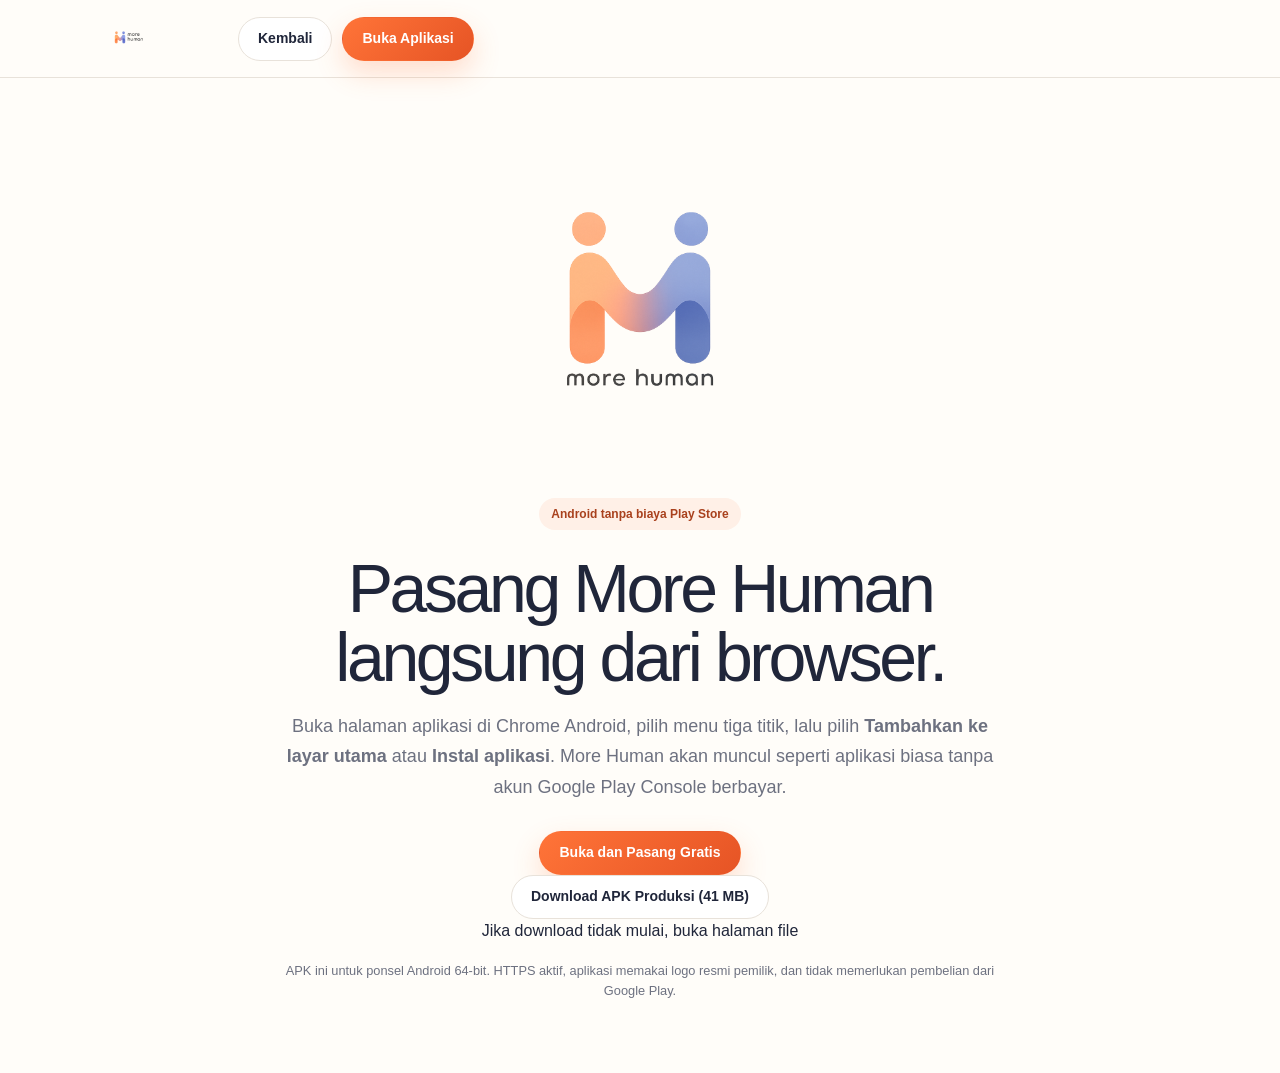
==== android/index.html @ 1a32c6bf "Deploy More Human production 2026-08-01" ====
<!DOCTYPE html><html data-scroll-behavior="smooth" lang="id"><head><meta charSet="utf-8"/><meta name="viewport" content="width=device-width, initial-scale=1"/><link rel="preload" href="/brand/logo-more-human-transparent.png" as="image"/><link rel="preload" href="/brand/icon-more-human.png" as="image"/><link rel="stylesheet" href="/_next/static/chunks/2tpsig9eknbnz.css" data-precedence="next"/><link rel="preload" as="script" fetchPriority="low" href="/_next/static/chunks/2_q_24rani2a2.js"/><script src="/_next/static/chunks/13_akayif9_c1.js" async=""></script><script src="/_next/static/chunks/1gpt-zsr275nb.js" async=""></script><script src="/_next/static/chunks/0l4pviilz-_bm.js" async=""></script><script src="/_next/static/chunks/turbopack-0hfbeoudnsjrd.js" async=""></script><script src="/_next/static/chunks/10phx-3ayogo8.js" async=""></script><script src="/_next/static/chunks/0xh74lejcz6nw.js" async=""></script><script src="/_next/static/chunks/124ast8a6dppt.js" async=""></script><script src="/_next/static/chunks/01487bh2di7l9.js" async=""></script><title>More Human — Ubah Tulisan Menjadi Lebih Alami</title><meta name="description" content="More Human membantu memperbaiki tulisan menjadi Bahasa Indonesia yang lebih alami, jelas, bernuansa, dan sesuai tujuan."/><link rel="manifest" href="/manifest.webmanifest"/><meta property="og:title" content="More Human — Menghidupkan kata. Mengembalikan jiwa."/><meta property="og:description" content="Analisis pola, rewrite terverifikasi, Bahasa Indonesia, dokumen, copy, share, dan download."/><meta property="og:site_name" content="More Human"/><meta property="og:locale" content="id_ID"/><meta property="og:type" content="website"/><meta name="twitter:card" content="summary"/><meta name="twitter:title" content="More Human — Menghidupkan kata. Mengembalikan jiwa."/><meta name="twitter:description" content="Analisis pola, rewrite terverifikasi, Bahasa Indonesia, dokumen, copy, share, dan download."/><link rel="icon" href="/brand/icon-more-human.png"/><link rel="apple-touch-icon" href="/brand/icon-more-human.png"/><script src="/_next/static/chunks/0cz1d0mv5g_q7.js" noModule=""></script></head><body><div hidden=""><!--$--><!--/$--></div><!--$--><main class="v2-site android-page"><nav aria-label="Navigasi Android" class="v2-nav"><a aria-label="More Human home" href="/"><img alt="More Human" height="40" src="/brand/logo-more-human-transparent.png" width="160"/></a><div class="v2-actions"><a class="v2-button v2-button--quiet" href="/">Kembali</a><a class="v2-button v2-button--primary" href="/app">Buka Aplikasi</a></div></nav><section class="android-page__hero"><img alt="Logo More Human" src="/brand/icon-more-human.png"/><span class="v2-pill">Android tanpa biaya Play Store</span><h1>Pasang More Human langsung dari browser.</h1><p>Buka halaman aplikasi di Chrome Android, pilih menu tiga titik, lalu pilih <b>Tambahkan ke layar utama</b> atau <b>Instal aplikasi</b>. More Human akan muncul seperti aplikasi biasa tanpa akun Google Play Console berbayar.</p><a class="v2-button v2-button--primary" href="/app">Buka dan Pasang Gratis</a><a class="v2-button v2-button--quiet" download="MoreHuman-v0.2.1-production-arm64.apk" href="https://github.com/piecefullmind-coder/MoreHuman-Downloads/releases/download/v0.2.1/MoreHuman-v0.2.1-production-arm64.apk" rel="noopener noreferrer" target="_blank">Download APK Produksi (41 MB)</a><a href="https://github.com/piecefullmind-coder/MoreHuman-Downloads/releases/tag/v0.2.1" rel="noopener noreferrer" target="_blank">Jika download tidak mulai, buka halaman file</a><small>APK ini untuk ponsel Android 64-bit. HTTPS aktif, aplikasi memakai logo resmi pemilik, dan tidak memerlukan pembelian dari Google Play.</small></section></main><!--$--><!--/$--><!--/$--><script src="/_next/static/chunks/2_q_24rani2a2.js" id="_R_" async=""></script><script>(self.__next_f=self.__next_f||[]).push([0])</script><script>self.__next_f.push([1,"1:I[48523,[\"/_next/static/chunks/10phx-3ayogo8.js\",\"/_next/static/chunks/0xh74lejcz6nw.js\"],\"LoadingBoundaryProvider\"]\n2:\"$Sreact.fragment\"\n3:I[48523,[\"/_next/static/chunks/10phx-3ayogo8.js\",\"/_next/static/chunks/0xh74lejcz6nw.js\"],\"default\"]\n4:I[836,[\"/_next/static/chunks/10phx-3ayogo8.js\",\"/_next/static/chunks/0xh74lejcz6nw.js\",\"/_next/static/chunks/124ast8a6dppt.js\"],\"default\"]\n5:I[70721,[\"/_next/static/chunks/10phx-3ayogo8.js\",\"/_next/static/chunks/0xh74lejcz6nw.js\"],\"default\"]\n6:I[55329,[\"/_next/static/chunks/10phx-3ayogo8.js\",\"/_next/static/chunks/0xh74lejcz6nw.js\"],\"PwaRegister\"]\n7:I[70730,[\"/_next/static/chunks/10phx-3ayogo8.js\",\"/_next/static/chunks/0xh74lejcz6nw.js\",\"/_next/static/chunks/01487bh2di7l9.js\"],\"\"]\nd:I[90729,[\"/_next/static/chunks/10phx-3ayogo8.js\",\"/_next/static/chunks/0xh74lejcz6nw.js\"],\"default\",1]\n:HL[\"/_next/static/chunks/2tpsig9eknbnz.css\",\"style\"]\n:HL[\"/brand/logo-more-human-transparent.png\",\"image\"]\n:HL[\"/brand/icon-more-human.png\",\"image\"]\n"])</script><script>self.__next_f.push([1,"0:{\"P\":null,\"c\":[\"\",\"android\"],\"q\":\"\",\"i\":false,\"f\":[[[\"\",{\"children\":[\"android\",{\"children\":[\"__PAGE__\",{}]}]},\"$undefined\",\"$undefined\",20],[[\"$\",\"$L1\",null,{\"loading\":[[\"$\",\"main\",\"l\",{\"aria-busy\":\"true\",\"aria-label\":\"Memuat halaman\",\"className\":\"app-page shell\",\"children\":[[\"$\",\"div\",null,{\"className\":\"skeleton skeleton--nav\"}],[\"$\",\"div\",null,{\"className\":\"skeleton skeleton--heading\"}],[\"$\",\"div\",null,{\"className\":\"skeleton-grid\",\"children\":[[\"$\",\"div\",null,{\"className\":\"skeleton skeleton--card\"}],[\"$\",\"div\",null,{\"className\":\"skeleton skeleton--card\"}],[\"$\",\"div\",null,{\"className\":\"skeleton skeleton--card\"}]]}],[\"$\",\"span\",null,{\"className\":\"sr-only\",\"children\":\"Memuat…\"}]]}],[],[]],\"children\":[\"$\",\"$2\",\"c\",{\"children\":[[[\"$\",\"link\",\"0\",{\"rel\":\"stylesheet\",\"href\":\"/_next/static/chunks/2tpsig9eknbnz.css\",\"precedence\":\"next\",\"crossOrigin\":\"$undefined\",\"nonce\":\"$undefined\"}],[\"$\",\"script\",\"script-0\",{\"src\":\"/_next/static/chunks/10phx-3ayogo8.js\",\"async\":true,\"nonce\":\"$undefined\"}],[\"$\",\"script\",\"script-1\",{\"src\":\"/_next/static/chunks/0xh74lejcz6nw.js\",\"async\":true,\"nonce\":\"$undefined\"}]],[\"$\",\"html\",null,{\"data-scroll-behavior\":\"smooth\",\"lang\":\"id\",\"children\":[\"$\",\"body\",null,{\"children\":[[\"$\",\"$L3\",null,{\"parallelRouterKey\":\"children\",\"error\":\"$4\",\"errorStyles\":[],\"errorScripts\":[[\"$\",\"script\",\"script-0\",{\"src\":\"/_next/static/chunks/124ast8a6dppt.js\",\"async\":true}]],\"template\":[\"$\",\"$L5\",null,{}],\"templateStyles\":\"$undefined\",\"templateScripts\":\"$undefined\",\"notFound\":[[[\"$\",\"title\",null,{\"children\":\"404: This page could not be found.\"}],[\"$\",\"div\",null,{\"style\":{\"fontFamily\":\"system-ui,\\\"Segoe UI\\\",Roboto,Helvetica,Arial,sans-serif,\\\"Apple Color Emoji\\\",\\\"Segoe UI Emoji\\\"\",\"height\":\"100vh\",\"textAlign\":\"center\",\"display\":\"flex\",\"flexDirection\":\"column\",\"alignItems\":\"center\",\"justifyContent\":\"center\"},\"children\":[\"$\",\"div\",null,{\"children\":[[\"$\",\"style\",null,{\"dangerouslySetInnerHTML\":{\"__html\":\"body{color:#000;background:#fff;margin:0}.next-error-h1{border-right:1px solid rgba(0,0,0,.3)}@media (prefers-color-scheme:dark){body{color:#fff;background:#000}.next-error-h1{border-right:1px solid rgba(255,255,255,.3)}}\"}}],[\"$\",\"h1\",null,{\"className\":\"next-error-h1\",\"style\":{\"display\":\"inline-block\",\"margin\":\"0 20px 0 0\",\"padding\":\"0 23px 0 0\",\"fontSize\":24,\"fontWeight\":500,\"verticalAlign\":\"top\",\"lineHeight\":\"49px\"},\"children\":404}],[\"$\",\"div\",null,{\"style\":{\"display\":\"inline-block\"},\"children\":[\"$\",\"h2\",null,{\"style\":{\"fontSize\":14,\"fontWeight\":400,\"lineHeight\":\"49px\",\"margin\":0},\"children\":\"This page could not be found.\"}]}]]}]}]],[]],\"forbidden\":\"$undefined\",\"unauthorized\":\"$undefined\"}],[\"$\",\"$L6\",null,{}]]}]}]]}]}],{\"children\":[[\"$\",\"$2\",\"c\",{\"children\":[null,[\"$\",\"$L3\",null,{\"parallelRouterKey\":\"children\",\"error\":\"$undefined\",\"errorStyles\":\"$undefined\",\"errorScripts\":\"$undefined\",\"template\":[\"$\",\"$L5\",null,{}],\"templateStyles\":\"$undefined\",\"templateScripts\":\"$undefined\",\"notFound\":\"$undefined\",\"forbidden\":\"$undefined\",\"unauthorized\":\"$undefined\"}]]}],{\"children\":[[\"$\",\"$2\",\"c\",{\"children\":[[\"$\",\"main\",null,{\"className\":\"v2-site android-page\",\"children\":[[\"$\",\"nav\",null,{\"aria-label\":\"Navigasi Android\",\"className\":\"v2-nav\",\"children\":[[\"$\",\"$L7\",null,{\"aria-label\":\"More Human home\",\"href\":\"/\",\"children\":[\"$\",\"img\",null,{\"alt\":\"More Human\",\"height\":\"40\",\"src\":\"/brand/logo-more-human-transparent.png\",\"width\":\"160\"}]}],[\"$\",\"div\",null,{\"className\":\"v2-actions\",\"children\":[[\"$\",\"$L7\",null,{\"className\":\"v2-button v2-button--quiet\",\"href\":\"/\",\"children\":\"Kembali\"}],[\"$\",\"$L7\",null,{\"className\":\"v2-button v2-button--primary\",\"href\":\"/app\",\"children\":\"Buka Aplikasi\"}]]}]]}],[\"$\",\"section\",null,{\"className\":\"android-page__hero\",\"children\":[[\"$\",\"img\",null,{\"alt\":\"Logo More Human\",\"src\":\"/brand/icon-more-human.png\"}],[\"$\",\"span\",null,{\"className\":\"v2-pill\",\"children\":\"Android tanpa biaya Play Store\"}],[\"$\",\"h1\",null,{\"children\":\"Pasang More Human langsung dari browser.\"}],[\"$\",\"p\",null,{\"children\":[\"Buka halaman aplikasi di Chrome Android, pilih menu tiga titik, lalu pilih \",[\"$\",\"b\",null,{\"children\":\"Tambahkan ke layar utama\"}],\" atau \",[\"$\",\"b\",null,{\"children\":\"Instal aplikasi\"}],\". More Human akan muncul seperti aplikasi biasa tanpa akun Google Play Console berbayar.\"]}],[\"$\",\"$L7\",null,{\"className\":\"v2-button v2-button--primary\",\"href\":\"/app\",\"children\":\"Buka dan Pasang Gratis\"}],[\"$\",\"a\",null,{\"className\":\"v2-button v2-button--quiet\",\"download\":\"MoreHuman-v0.2.1-production-arm64.apk\",\"href\":\"https://github.com/piecefullmind-coder/MoreHuman-Downloads/releases/download/v0.2.1/MoreHuman-v0.2.1-production-arm64.apk\",\"rel\":\"noopener noreferrer\",\"target\":\"_blank\",\"children\":\"Download APK Produksi (41 MB)\"}],[\"$\",\"a\",null,{\"href\":\"https://github.com/piecefullmind-coder/MoreHuman-Downloads/releases/tag/v0.2.1\",\"rel\":\"noopener noreferrer\",\"target\":\"_blank\",\"children\":\"Jika download tidak mulai, buka halaman file\"}],\"$L8\"]}]]}],[\"$L9\"],\"$La\"]}],{},null,false,null]},null,false,\"$@b\"]},null,false,null],\"$Lc\",false]],\"m\":\"$undefined\",\"G\":[\"$d\",[\"$Le\"]],\"S\":true,\"h\":null,\"s\":\"$undefined\",\"l\":\"$undefined\",\"p\":\"$undefined\",\"d\":\"$undefined\",\"b\":\"ya3Q9rpSE0K4sXIKfXZu5\"}\n"])</script><script>self.__next_f.push([1,"f:I[67785,[\"/_next/static/chunks/10phx-3ayogo8.js\",\"/_next/static/chunks/0xh74lejcz6nw.js\"],\"OutletBoundary\"]\n10:\"$Sreact.suspense\"\n13:I[67785,[\"/_next/static/chunks/10phx-3ayogo8.js\",\"/_next/static/chunks/0xh74lejcz6nw.js\"],\"ViewportBoundary\"]\n15:I[67785,[\"/_next/static/chunks/10phx-3ayogo8.js\",\"/_next/static/chunks/0xh74lejcz6nw.js\"],\"MetadataBoundary\"]\n8:[\"$\",\"small\",null,{\"children\":\"APK ini untuk ponsel Android 64-bit. HTTPS aktif, aplikasi memakai logo resmi pemilik, dan tidak memerlukan pembelian dari Google Play.\"}]\n9:[\"$\",\"script\",\"script-0\",{\"src\":\"/_next/static/chunks/01487bh2di7l9.js\",\"async\":true,\"nonce\":\"$undefined\"}]\na:[\"$\",\"$Lf\",null,{\"children\":[\"$\",\"$10\",null,{\"name\":\"Next.MetadataOutlet\",\"children\":\"$@11\"}]}]\n12:[]\nb:\"$W12\"\nc:[\"$\",\"$2\",\"h\",{\"children\":[null,[\"$\",\"$L13\",null,{\"children\":\"$L14\"}],[\"$\",\"div\",null,{\"hidden\":true,\"children\":[\"$\",\"$L15\",null,{\"children\":[\"$\",\"$10\",null,{\"name\":\"Next.Metadata\",\"children\":\"$L16\"}]}]}],null]}]\ne:[\"$\",\"link\",\"0\",{\"rel\":\"stylesheet\",\"href\":\"/_next/static/chunks/2tpsig9eknbnz.css\",\"precedence\":\"next\",\"crossOrigin\":\"$undefined\",\"nonce\":\"$undefined\"}]\n"])</script><script>self.__next_f.push([1,"14:[[\"$\",\"meta\",\"0\",{\"charSet\":\"utf-8\"}],[\"$\",\"meta\",\"1\",{\"name\":\"viewport\",\"content\":\"width=device-width, initial-scale=1\"}]]\n"])</script><script>self.__next_f.push([1,"17:I[62166,[\"/_next/static/chunks/10phx-3ayogo8.js\",\"/_next/static/chunks/0xh74lejcz6nw.js\"],\"IconMark\"]\n11:null\n16:[[\"$\",\"title\",\"0\",{\"children\":\"More Human — Ubah Tulisan Menjadi Lebih Alami\"}],[\"$\",\"meta\",\"1\",{\"name\":\"description\",\"content\":\"More Human membantu memperbaiki tulisan menjadi Bahasa Indonesia yang lebih alami, jelas, bernuansa, dan sesuai tujuan.\"}],[\"$\",\"link\",\"2\",{\"rel\":\"manifest\",\"href\":\"/manifest.webmanifest\",\"crossOrigin\":\"$undefined\"}],[\"$\",\"meta\",\"3\",{\"property\":\"og:title\",\"content\":\"More Human — Menghidupkan kata. Mengembalikan jiwa.\"}],[\"$\",\"meta\",\"4\",{\"property\":\"og:description\",\"content\":\"Analisis pola, rewrite terverifikasi, Bahasa Indonesia, dokumen, copy, share, dan download.\"}],[\"$\",\"meta\",\"5\",{\"property\":\"og:site_name\",\"content\":\"More Human\"}],[\"$\",\"meta\",\"6\",{\"property\":\"og:locale\",\"content\":\"id_ID\"}],[\"$\",\"meta\",\"7\",{\"property\":\"og:type\",\"content\":\"website\"}],[\"$\",\"meta\",\"8\",{\"name\":\"twitter:card\",\"content\":\"summary\"}],[\"$\",\"meta\",\"9\",{\"name\":\"twitter:title\",\"content\":\"More Human — Menghidupkan kata. Mengembalikan jiwa.\"}],[\"$\",\"meta\",\"10\",{\"name\":\"twitter:description\",\"content\":\"Analisis pola, rewrite terverifikasi, Bahasa Indonesia, dokumen, copy, share, dan download.\"}],[\"$\",\"link\",\"11\",{\"rel\":\"icon\",\"href\":\"/brand/icon-more-human.png\"}],[\"$\",\"link\",\"12\",{\"rel\":\"apple-touch-icon\",\"href\":\"/brand/icon-more-human.png\"}],[\"$\",\"$L17\",\"13\",{}]]\n"])</script></body></html>
---- _next/static/chunks/2tpsig9eknbnz.css ----
@layer properties{@supports (((-webkit-hyphens:none)) and (not (margin-trim:inline))) or ((-moz-orient:inline) and (not (color:rgb(from red r g b)))){*,:before,:after,::backdrop{--tw-blur:initial;--tw-brightness:initial;--tw-contrast:initial;--tw-grayscale:initial;--tw-hue-rotate:initial;--tw-invert:initial;--tw-opacity:initial;--tw-saturate:initial;--tw-sepia:initial;--tw-drop-shadow:initial;--tw-drop-shadow-color:initial;--tw-drop-shadow-alpha:100%;--tw-drop-shadow-size:initial}}}@layer theme{:root,:host{--font-sans:ui-sans-serif, system-ui, sans-serif, "Apple Color Emoji", "Segoe UI Emoji", "Segoe UI Symbol", "Noto Color Emoji";--font-mono:ui-monospace, SFMono-Regular, Menlo, Monaco, Consolas, "Liberation Mono", "Courier New", monospace;--default-font-family:var(--font-sans);--default-mono-font-family:var(--font-mono)}}@layer base{*,:after,:before,::backdrop{box-sizing:border-box;border:0 solid;margin:0;padding:0}::file-selector-button{box-sizing:border-box;border:0 solid;margin:0;padding:0}html,:host{-webkit-text-size-adjust:100%;tab-size:4;line-height:1.5;font-family:var(--default-font-family,ui-sans-serif, system-ui, sans-serif, "Apple Color Emoji", "Segoe UI Emoji", "Segoe UI Symbol", "Noto Color Emoji");font-feature-settings:var(--default-font-feature-settings,normal);font-variation-settings:var(--default-font-variation-settings,normal);-webkit-tap-highlight-color:transparent}hr{height:0;color:inherit;border-top-width:1px}abbr:where([title]){-webkit-text-decoration:underline dotted;text-decoration:underline dotted}h1,h2,h3,h4,h5,h6{font-size:inherit;font-weight:inherit}a{color:inherit;-webkit-text-decoration:inherit;-webkit-text-decoration:inherit;-webkit-text-decoration:inherit;-webkit-text-decoration:inherit;text-decoration:inherit}b,strong{font-weight:bolder}code,kbd,samp,pre{font-family:var(--default-mono-font-family,ui-monospace, SFMono-Regular, Menlo, Monaco, Consolas, "Liberation Mono", "Courier New", monospace);font-feature-settings:var(--default-mono-font-feature-settings,normal);font-variation-settings:var(--default-mono-font-variation-settings,normal);font-size:1em}small{font-size:80%}sub,sup{vertical-align:baseline;font-size:75%;line-height:0;position:relative}sub{bottom:-.25em}sup{top:-.5em}table{text-indent:0;border-color:inherit;border-collapse:collapse}:-moz-focusring{outline:auto}progress{vertical-align:baseline}summary{display:list-item}ol,ul,menu{list-style:none}img,svg,video,canvas,audio,iframe,embed,object{vertical-align:middle;display:block}img,video{max-width:100%;height:auto}button,input,select,optgroup,textarea{font:inherit;font-feature-settings:inherit;font-variation-settings:inherit;letter-spacing:inherit;color:inherit;opacity:1;background-color:#0000;border-radius:0}::file-selector-button{font:inherit;font-feature-settings:inherit;font-variation-settings:inherit;letter-spacing:inherit;color:inherit;opacity:1;background-color:#0000;border-radius:0}:where(select:is([multiple],[size])) optgroup{font-weight:bolder}:where(select:is([multiple],[size])) optgroup option{padding-inline-start:20px}::file-selector-button{margin-inline-end:4px}::placeholder{opacity:1}@supports (not ((-webkit-appearance:-apple-pay-button))) or (contain-intrinsic-size:1px){::placeholder{color:currentColor}@supports (color:color-mix(in lab, red, red)){::placeholder{color:color-mix(in oklab, currentcolor 50%, transparent)}}}textarea{resize:vertical}::-webkit-search-decoration{-webkit-appearance:none}::-webkit-date-and-time-value{min-height:1lh;text-align:inherit}::-webkit-datetime-edit{display:inline-flex}::-webkit-datetime-edit-fields-wrapper{padding:0}::-webkit-datetime-edit{padding-block:0}::-webkit-datetime-edit-year-field{padding-block:0}::-webkit-datetime-edit-month-field{padding-block:0}::-webkit-datetime-edit-day-field{padding-block:0}::-webkit-datetime-edit-hour-field{padding-block:0}::-webkit-datetime-edit-minute-field{padding-block:0}::-webkit-datetime-edit-second-field{padding-block:0}::-webkit-datetime-edit-millisecond-field{padding-block:0}::-webkit-datetime-edit-meridiem-field{padding-block:0}::-webkit-calendar-picker-indicator{line-height:1}:-moz-ui-invalid{box-shadow:none}button,input:where([type=button],[type=reset],[type=submit]){appearance:button}::file-selector-button{appearance:button}::-webkit-inner-spin-button{height:auto}::-webkit-outer-spin-button{height:auto}[hidden]:where(:not([hidden=until-found])){display:none!important}}@layer components;@layer utilities{.sr-only{clip-path:inset(50%);white-space:nowrap;border-width:0;width:1px;height:1px;margin:-1px;padding:0;position:absolute;overflow:hidden}.container{width:100%}@media (min-width:40rem){.container{max-width:40rem}}@media (min-width:48rem){.container{max-width:48rem}}@media (min-width:64rem){.container{max-width:64rem}}@media (min-width:80rem){.container{max-width:80rem}}@media (min-width:96rem){.container{max-width:96rem}}.block{display:block}.hidden{display:none}.filter{filter:var(--tw-blur,) var(--tw-brightness,) var(--tw-contrast,) var(--tw-grayscale,) var(--tw-hue-rotate,) var(--tw-invert,) var(--tw-saturate,) var(--tw-sepia,) var(--tw-drop-shadow,)}}:root{--porcelain:#f7f7f2;--paper:#fff;--ink:#0f172a;--slate:#596273;--blue:#3563e9;--blue-dark:#274ab0;--blue-soft:#eef3ff;--sage:#4f7d66;--sage-soft:#edf6f0;--amber:#b75e09;--amber-soft:#fff5e8;--danger:#a21d20;--danger-soft:#fff0f0;--border:#dfe3ea;--violet:#6d4aff}*{box-sizing:border-box}html{scroll-behavior:smooth}body{background:radial-gradient(circle at 86% 8%, #3563e914, transparent 24rem), var(--porcelain);color:var(--ink);min-height:100vh;margin:0;font-family:Inter,ui-sans-serif,-apple-system,BlinkMacSystemFont,Segoe UI,sans-serif}a{color:inherit;text-decoration:none}.shell{max-width:1240px;margin-inline:auto;padding-inline:28px}.nav{justify-content:space-between;align-items:center;height:88px;display:flex}.brand{letter-spacing:-.025em;align-items:center;gap:10px;font-size:18px;font-weight:720;display:inline-flex}.brand-mark{width:158px;height:58px;display:block;position:relative;overflow:hidden}.brand-mark__image{object-fit:contain;object-position:center;width:158px;height:158px;display:block;position:absolute;top:-48px;left:0}.nav__right{align-items:center;gap:24px;display:flex}.nav__link{font-size:14px;font-weight:650}.mh-status{color:var(--slate);background:#f0f2f6;border:1px solid #0f172a12;border-radius:999px;align-items:center;gap:8px;padding:7px 11px;font-size:12px;font-weight:650;display:inline-flex}.mh-status--ready{background:var(--sage-soft);color:#365f4a}.mh-status__dot{background:currentColor;border-radius:50%;width:7px;height:7px}.hero{grid-template-columns:minmax(0,1.06fr) minmax(360px,.94fr);align-items:center;gap:70px;min-height:660px;padding-top:42px;padding-bottom:64px;display:grid}.eyebrow{color:var(--blue);letter-spacing:.16em;text-transform:uppercase;margin:0 0 18px;font-size:12px;font-weight:750}.hero h1{letter-spacing:-.065em;margin:0;font-size:clamp(48px,5.5vw,76px);font-weight:650;line-height:.99}.hero h1 span{background:linear-gradient(100deg, var(--blue), var(--violet));color:#0000;-webkit-background-clip:text;background-clip:text}.hero__lead{color:var(--slate);max-width:610px;margin:30px 0 0;font-size:18px;line-height:1.65}.hero__actions{flex-wrap:wrap;align-items:center;gap:12px;margin-top:34px;display:flex}.button,.mh-button{cursor:pointer;font:inherit;border:0;border-radius:12px;justify-content:center;align-items:center;gap:14px;min-height:46px;padding:0 20px;font-size:14px;font-weight:700;transition:transform .16s,box-shadow .16s,background .16s;display:inline-flex}.button--primary,.mh-button--primary{background:var(--blue);color:#fff;box-shadow:0 12px 30px #3563e938}.button--primary:hover,.mh-button--primary:hover{background:var(--blue-dark);transform:translateY(-1px)}.button--quiet,.mh-button--secondary{border:1px solid var(--border);color:var(--ink);background:#ffffff9e}.button:focus-visible,.brand:focus-visible,.nav__link:focus-visible,.mh-button:focus-visible{outline-offset:3px;outline:3px solid #3563e959}.hero__note{color:var(--slate);margin:20px 0 0;font-size:12px}.hero__note span{color:var(--sage);margin-right:7px;font-size:9px}.trust-preview{min-height:480px;position:relative}.trust-preview__glow{filter:blur(14px);opacity:.65;background:linear-gradient(135deg,#3563e957,#6d4aff2e);border-radius:50%;width:330px;height:330px;position:absolute;top:50%;left:50%;transform:translate(-50%,-50%)}.mh-card{background:var(--paper);border:1px solid var(--border);border-radius:16px}.trust-card{width:calc(100% - 32px);max-width:390px;padding:25px;position:absolute;top:50%;left:50%;transform:translate(-50%,-50%)rotate(1.5deg);box-shadow:0 34px 90px #0f172a21}.trust-card__top{justify-content:space-between;align-items:center;display:flex}.mini-brand .brand-mark{transform-origin:0;transform:scale(.8)}.mode-pill{background:var(--blue-soft);color:var(--blue-dark);border-radius:999px;padding:7px 10px;font-size:11px;font-weight:700}.trust-card__label{color:#7c8492;letter-spacing:.14em;margin:36px 0 13px;font-size:10px;font-weight:800}.trust-card__result{align-items:center;gap:14px;display:flex}.status-orb{background:var(--sage-soft);color:var(--sage);border-radius:50%;justify-content:center;align-items:center;width:46px;height:46px;font-size:18px;font-weight:900;display:flex}.trust-card__result h2{letter-spacing:-.035em;margin:0;font-size:20px}.trust-card__result p{color:var(--sage);margin:4px 0 0;font-size:13px;font-weight:600}.signal-list{border-bottom:1px solid var(--border);border-top:1px solid var(--border);margin-top:25px;padding:10px 0}.signal-list div{justify-content:space-between;padding:9px 0;font-size:12px;display:flex}.signal-list span{color:var(--slate)}.signal-list strong{font-weight:700}.trust-card__footer{color:var(--slate);margin:17px 0 0;font-size:11px;line-height:1.5}.principles{padding-top:80px;padding-bottom:110px}.section-heading{max-width:620px}.section-heading h2{letter-spacing:-.05em;margin:0;font-size:clamp(34px,4vw,50px);line-height:1.05}.section-heading>p:last-child{color:var(--slate);line-height:1.6}.principle-grid{grid-template-columns:repeat(3,1fr);gap:18px;margin-top:42px;display:grid}.principle-card{min-height:250px;padding:28px;position:relative;overflow:hidden}.principle-card__number{color:#e5e8ef;letter-spacing:-.08em;font-size:70px;font-weight:780;position:absolute;top:10px;right:22px}.principle-card__eyebrow{color:var(--blue);letter-spacing:.1em;text-transform:uppercase;margin:80px 0 8px;font-size:11px;font-weight:800}.principle-card h3{letter-spacing:-.03em;margin:0;font-size:20px}.principle-card>p:last-child{color:var(--slate);font-size:14px;line-height:1.6}.foundation-page{padding-top:32px;padding-bottom:80px}.foundation-panel{background:var(--paper);border:1px solid var(--border);border-radius:22px;max-width:760px;margin:70px auto 0;padding:clamp(30px,6vw,62px);box-shadow:0 30px 80px #0f172a14}.foundation-panel .eyebrow{margin-top:30px}.foundation-panel h1{letter-spacing:-.055em;margin:0;font-size:clamp(35px,5vw,54px);line-height:1.04}.foundation-panel>p:not(.eyebrow){color:var(--slate);font-size:17px;line-height:1.7}.foundation-checks{grid-template-columns:repeat(2,1fr);gap:10px;margin:30px 0;display:grid}.foundation-checks div{background:var(--sage-soft);color:#365f4a;border-radius:11px;padding:14px;font-size:13px;font-weight:650}.foundation-checks span{margin-right:8px}.auth-page,.onboarding-page,.pair-page,.app-page{min-height:100vh;padding-top:28px;padding-bottom:64px}.auth-brand{margin-bottom:52px}.auth-layout{grid-template-columns:minmax(0,.95fr) minmax(360px,.75fr);align-items:center;gap:clamp(40px,8vw,110px);max-width:1040px;margin:0 auto;display:grid}.auth-promise h2,.dashboard-header h1,.page-heading h1{letter-spacing:-.055em;margin:0;font-size:clamp(36px,5vw,60px);line-height:1.04}.auth-promise ul{gap:15px;margin:32px 0 0;padding:0;list-style:none;display:grid}.auth-promise li{color:var(--slate);align-items:center;gap:12px;display:flex}.auth-promise li span{background:var(--sage-soft);color:var(--sage);border-radius:50%;justify-content:center;align-items:center;width:28px;height:28px;display:inline-flex}.auth-card,.onboarding-card,.pair-card{border:1px solid var(--border);background:#fffffff0;border-radius:22px;padding:clamp(28px,4vw,44px);box-shadow:0 28px 80px #0f172a1a}.auth-card h1,.onboarding-card h1,.pair-card h1{letter-spacing:-.05em;margin:0;font-size:clamp(30px,4vw,42px);line-height:1.08}.auth-card__lead,.onboarding-card>div>p,.pair-card>p:not(.eyebrow){color:var(--slate);line-height:1.65}.auth-card form{gap:18px;margin-top:28px;display:grid}.auth-card label{color:var(--ink);gap:8px;font-size:13px;font-weight:700;display:grid}.auth-card input{color:var(--ink);font:inherit;background:#fbfbf9;border:1px solid #cfd5df;border-radius:11px;min-height:48px;padding:0 13px}.auth-card input:focus,.choice-card:focus-visible,.text-button:focus-visible{border-color:var(--blue);outline-offset:2px;outline:3px solid #3563e92e}.admin-mfa-card{max-width:560px}.admin-mfa-setup,.admin-mfa-enrollment{gap:14px;margin-top:24px;display:grid}.admin-mfa-setup h2,.admin-mfa-setup p{margin:0}.admin-mfa-setup p,.admin-mfa-enrollment p{color:var(--slate);line-height:1.6}.admin-mfa-enrollment img{border:1px solid var(--border);background:#fff;border-radius:14px;max-width:100%;height:auto;padding:10px}.admin-mfa-enrollment details{font-size:13px}.admin-mfa-enrollment code{overflow-wrap:anywhere;background:#f4f5f7;border-radius:8px;padding:10px;display:block}.auth-submit{width:100%;margin-top:4px}.form-message{border-radius:10px;margin:0;padding:11px 13px;font-size:13px;line-height:1.5}.form-message--error{color:#9f2f26;background:#fff0ee}.form-message--success{background:var(--sage-soft);color:#365f4a}.auth-links{justify-content:space-between;margin-top:20px;font-size:12px;font-weight:700;display:flex}.auth-links a{color:var(--blue-dark)}.auth-privacy{border-top:1px solid var(--border);color:var(--slate);margin:25px 0 0;padding-top:18px;font-size:11px;line-height:1.5}.onboarding-page>.brand,.pair-page>.brand{margin-bottom:34px}.onboarding-card,.pair-card{max-width:760px;margin:0 auto}.onboarding-progress{background:#e9ecf2;border-radius:999px;height:7px;margin-bottom:32px;overflow:hidden}.onboarding-progress span{background:linear-gradient(90deg, var(--blue), var(--violet));height:100%;transition:width .22s;display:block}.calm-note{background:var(--blue-soft);color:#35519d;border-radius:12px;margin-top:24px;padding:16px;line-height:1.55}.choice-grid{grid-template-columns:repeat(2,minmax(0,1fr));gap:11px;margin-top:24px;display:grid}.choice-card{border:1px solid var(--border);color:var(--ink);cursor:pointer;font:inherit;text-align:left;background:#fafaf8;border-radius:12px;min-height:58px;padding:12px;font-size:14px;font-weight:700}.choice-card[aria-pressed=true]{background:var(--blue-soft);border-color:var(--blue);color:var(--blue-dark)}.privacy-defaults{gap:12px;margin-top:24px;display:grid}.privacy-defaults>div{background:var(--sage-soft);border-radius:12px;align-items:flex-start;gap:12px;padding:16px;display:flex}.privacy-defaults span{color:var(--sage);font-weight:900}.privacy-defaults p{color:#365f4a;margin:0;line-height:1.5}.onboarding-actions{justify-content:space-between;margin-top:32px;display:flex}.text-button{color:var(--blue-dark);cursor:pointer;font:inherit;background:0 0;border:0;padding:8px;font-size:13px;font-weight:700}.onboarding-card>.text-button{margin:12px auto 0;display:block}.app-nav{justify-content:space-between;align-items:center;display:flex}.app-nav>div{align-items:center;gap:22px;font-size:13px;font-weight:700;display:flex}.app-nav form{margin:0}.dashboard-header{justify-content:space-between;align-items:flex-start;margin-top:86px;display:flex}.dashboard-header>div>p:last-child,.page-heading>p:last-child{color:var(--slate);font-size:17px}.dashboard-grid{grid-template-columns:1.1fr 1fr 1fr;gap:18px;margin-top:42px;display:grid}.dashboard-card,.device-row,.empty-state,.not-yet{border:1px solid var(--border);background:#fff;border-radius:17px;padding:25px}.dashboard-card--primary{color:#fff;background:linear-gradient(145deg,#172040,#263d83)}.dashboard-card h2{letter-spacing:-.03em;margin:18px 0 6px;font-size:19px}.dashboard-card>p,.dashboard-card small{color:var(--slate);line-height:1.55}.dashboard-card--primary>p{color:#c7d1ef}.dashboard-card .button{margin-top:20px}.dashboard-icon,.device-icon{background:var(--blue-soft);color:var(--blue-dark);border-radius:10px;justify-content:center;align-items:center;width:38px;height:38px;display:inline-flex}.dashboard-card--primary .dashboard-icon{color:#fff;background:#ffffff24}.dashboard-card dl{margin:14px 0 0}.dashboard-card dl div{border-top:1px solid var(--border);justify-content:space-between;padding:10px 0;font-size:12px;display:flex}.dashboard-card dd{color:var(--sage);margin:0;font-weight:800}.not-yet{align-items:center;gap:20px;margin-top:18px;display:flex}.not-yet strong{background:var(--sage-soft);color:#365f4a;white-space:nowrap;border-radius:999px;padding:8px 11px;font-size:12px}.not-yet p{color:var(--slate);margin:0;font-size:13px}.page-heading{max-width:780px;margin-top:74px}.device-list{gap:12px;margin-top:36px;display:grid}.device-row,.device-row>div{justify-content:space-between;align-items:center;display:flex}.device-row>div{justify-content:flex-start;gap:15px}.device-row h2{margin:0 0 5px;font-size:16px}.device-row p{color:var(--slate);margin:0 0 8px;font-size:12px}.active-label,.revoked-label{color:var(--sage);font-size:11px;font-weight:800}.revoked-label{color:#8a4950}.button--danger{color:#9f2f26;background:#fff0ee}.empty-state{text-align:center;padding-block:46px}.empty-state p{color:var(--slate)}.pair-card{text-align:center}.pair-facts{border-bottom:1px solid var(--border);border-top:1px solid var(--border);text-align:left;margin:28px 0}.pair-facts div{justify-content:space-between;padding:12px 0;font-size:13px;display:flex}.pair-facts dd{margin:0;font-weight:700}.pair-card>.button{margin:6px}.pair-success{background:var(--sage-soft);color:var(--sage);border-radius:50%;justify-content:center;align-items:center;width:68px;height:68px;margin:0 auto 26px;font-size:28px;font-weight:900;display:flex}.scanner-page{max-width:1380px}.scanner-layout{grid-template-columns:minmax(0,1.08fr) minmax(360px,.92fr);align-items:start;gap:22px;margin-top:48px;display:grid}.scanner-card,.result-panel{border:1px solid var(--border);background:#fffffff5;border-radius:20px;min-width:0;padding:clamp(24px,3.2vw,38px);box-shadow:0 22px 70px #0f172a14}.scanner-card__header{justify-content:space-between;align-items:flex-start;gap:20px;display:flex}.scanner-card h1{letter-spacing:-.052em;margin:0;font-size:clamp(34px,4vw,48px);line-height:1.05}.rules-pill{background:var(--sage-soft);color:#365f4a;white-space:nowrap;border-radius:999px;padding:8px 11px;font-size:11px;font-weight:800}.scanner-intro{color:var(--slate);max-width:690px;margin:18px 0 20px;line-height:1.65}.sample-actions{flex-wrap:wrap;gap:8px;margin-bottom:20px;display:flex}.sample-actions button,.feedback-row button{background:var(--blue-soft);color:var(--blue-dark);cursor:pointer;font:inherit;border:1px solid #3563e92e;border-radius:999px;min-height:34px;padding:6px 11px;font-size:11px;font-weight:750}.scanner-label,.context-grid label{color:var(--ink);gap:7px;font-size:12px;font-weight:750;display:grid}.scanner-card textarea,.context-grid input,.context-grid select{color:var(--ink);font:inherit;background:#fbfbf9;border:1px solid #cfd5df;border-radius:12px;width:100%}.scanner-card textarea{resize:vertical;min-height:250px;margin-top:8px;padding:16px;line-height:1.6}.context-grid input,.context-grid select{min-height:44px;padding:0 11px}.scanner-card textarea:focus,.context-grid input:focus,.context-grid select:focus,.sample-actions button:focus-visible,.feedback-row button:focus-visible{border-color:var(--blue);outline-offset:2px;outline:3px solid #3563e92e}.scanner-meta-row{justify-content:space-between;align-items:flex-start;gap:20px;margin-top:10px;display:flex}.privacy-inline{color:var(--sage);max-width:470px;margin:0;font-size:11px;line-height:1.5}.privacy-inline span{font-weight:900}.count{color:var(--slate);white-space:nowrap;font-size:11px}.count--error{color:var(--danger)}.semantic-consent{background:var(--blue-soft);color:var(--ink);border:1px solid #3563e926;border-radius:13px;align-items:flex-start;gap:10px;margin-top:18px;padding:13px 14px;display:flex}.semantic-consent input{margin-top:3px}.semantic-consent span{gap:3px;display:grid}.semantic-consent strong{font-size:12px}.semantic-consent small{color:var(--slate);line-height:1.45}.scanner-context{border-block:1px solid var(--border);margin-top:22px;padding:16px 0}.scanner-context summary{color:var(--blue-dark);cursor:pointer;font-size:13px;font-weight:750}.context-grid{grid-template-columns:repeat(2,minmax(0,1fr));gap:14px;margin-top:18px;display:grid}.context-grid .expected-check{grid-column:1/-1;align-items:center;gap:9px;font-weight:650;display:flex}.expected-check input{width:auto;min-height:auto}.scanner-submit{width:100%;margin-top:22px}.scanner-submit:disabled{box-shadow:none;cursor:not-allowed;opacity:.48}.scan-stage{color:var(--blue-dark);text-align:center;min-height:18px;font-size:12px}.result-panel{min-height:640px;position:sticky;top:20px}.result-empty{color:var(--slate);text-align:center;flex-direction:column;justify-content:center;align-items:center;min-height:560px;display:flex}.result-empty>span{background:var(--blue-soft);color:var(--blue);border-radius:16px;justify-content:center;align-items:center;width:64px;height:64px;font-size:30px;display:flex}.result-empty h2{color:var(--ink);letter-spacing:-.035em;margin:22px 0 6px}.result-empty p{max-width:390px;line-height:1.6}.risk-hero{background:#f2f4f7;border-radius:16px;padding:22px}.risk-hero--danger{background:var(--danger-soft);color:var(--danger)}.risk-hero--caution{background:var(--amber-soft);color:#8a4505}.risk-hero--low,.risk-hero--trusted{background:var(--sage-soft);color:#365f4a}.risk-hero span{letter-spacing:.08em;text-transform:uppercase;font-size:10px;font-weight:800}.risk-hero h2{color:currentColor;letter-spacing:-.045em;margin:8px 0;font-size:29px}.risk-hero p{margin:0;line-height:1.55}.result-metrics{grid-template-columns:repeat(3,1fr);gap:8px;margin:16px 0 8px;display:grid}.result-metrics div{background:#f7f8fa;border-radius:11px;padding:12px}.result-metrics dt{color:var(--slate);font-size:10px}.result-metrics dd{overflow-wrap:anywhere;margin:5px 0 0;font-size:13px;font-weight:800}.score-note{color:var(--slate);font-size:10px;line-height:1.5}.result-section{border-top:1px solid var(--border);margin-top:20px;padding-top:18px}.result-section h3,.safe-next-step h3{margin:0 0 11px;font-size:14px}.result-section>p,.safe-next-step p{color:var(--slate);font-size:12px;line-height:1.55}.evidence-list{gap:10px;margin:0;padding:0;list-style:none;display:grid}.evidence-list li{border:1px solid var(--border);background:#fafaf8;border-radius:12px;align-items:flex-start;gap:11px;padding:12px;display:flex}.evidence-list li>span{background:var(--amber-soft);color:var(--amber);border-radius:50%;flex:none;justify-content:center;align-items:center;width:24px;height:24px;font-size:11px;font-weight:900;display:inline-flex}.evidence-list strong{font-size:12px}.evidence-list p{color:var(--slate);margin:4px 0 0;font-size:11px;line-height:1.5}.safe-next-step{background:var(--blue-soft);color:#35519d;border-radius:13px;margin-top:18px;padding:15px}.safe-next-step p{color:inherit;margin:0}.result-section--quiet{opacity:.86}.technical-details{border-top:1px solid var(--border);color:var(--slate);margin-top:18px;padding-top:14px;font-size:11px}.technical-details summary{color:var(--blue-dark);cursor:pointer;font-weight:750}.technical-details dl{gap:7px;margin:12px 0 0;display:grid}.technical-details dl div{grid-template-columns:70px minmax(0,1fr);gap:10px;display:grid}.technical-details dt,.technical-details dd{overflow-wrap:anywhere;margin:0}.feedback-row{border-top:1px solid var(--border);flex-wrap:wrap;gap:7px;margin-top:20px;padding-top:18px;display:flex}.feedback-row strong{flex-basis:100%;margin-bottom:3px;font-size:12px}.app-nav--full{gap:24px}.app-nav--full>div{flex-wrap:wrap;justify-content:flex-end}.kpi-grid,.platform-grid,.privacy-map,.skeleton-grid{grid-template-columns:repeat(4,minmax(0,1fr));gap:14px;margin-top:34px;display:grid}.kpi-card,.control-card,.activity-row{border:1px solid var(--border);background:#fff;border-radius:17px;padding:22px}.kpi-card{gap:5px;display:grid}.kpi-card strong{letter-spacing:-.04em;font-size:31px}.kpi-card span,.help-text,.control-card small{color:var(--slate);font-size:12px;line-height:1.55}.text-link{color:var(--blue-dark);margin-top:13px;font-size:13px;font-weight:750;display:inline-block}.filter-bar{flex-wrap:wrap;align-items:end;gap:12px;margin:30px 0 18px;display:flex}.filter-bar label,.control-card>label{gap:7px;font-size:12px;font-weight:700;display:grid}.filter-bar select,.control-card input,.control-card select{border:1px solid var(--border);color:var(--ink);font:inherit;background:#fff;border-radius:10px;min-height:42px;padding:8px 11px}.activity-list,.compact-list{gap:10px;display:grid}.activity-row,.activity-row>div,.activity-row dl,.activity-row dl div,.compact-list article{align-items:center;display:flex}.activity-row{justify-content:space-between}.activity-row>div{gap:13px}.activity-row h2,.control-card h2{margin:0 0 5px;font-size:17px}.admin-command-grid{grid-template-columns:repeat(2,minmax(0,1fr));gap:16px;margin-top:18px;display:grid}.admin-command-grid .control-card{gap:14px;display:grid}.admin-command-grid textarea{border:1px solid var(--border);color:var(--ink);font:inherit;resize:vertical;background:#fff;border-radius:10px;min-height:110px;padding:10px 12px}.admin-user-metadata{margin-top:18px}@media (max-width:760px){.admin-command-grid{grid-template-columns:1fr}}.activity-row p{color:var(--slate);margin:0;font-size:12px}.activity-row dl{gap:22px;margin:0}.activity-row dl div{gap:3px;display:grid}.activity-row dt,.metric-list dt{color:var(--slate);font-size:10px}.activity-row dd,.metric-list dd{margin:0;font-size:12px;font-weight:800}.risk-dot{background:#94a3b8;border-radius:50%;width:11px;height:11px}.risk-dot--critical,.risk-dot--high{background:var(--danger)}.risk-dot--medium{background:var(--amber)}.risk-dot--low,.risk-dot--trusted{background:var(--sage)}.pagination-link{margin-top:18px}.split-layout{grid-template-columns:repeat(2,minmax(0,1fr));align-items:start;gap:18px;margin-top:34px;display:grid}.control-card{gap:16px;display:grid}.compact-list article{border-top:1px solid var(--border);justify-content:space-between;padding:12px 0}.compact-list article>div{gap:3px;display:grid}.compact-list span{color:var(--slate);font-size:12px}.danger-text{color:var(--danger)}.notice{border-radius:12px;margin:24px 0 0;padding:13px 16px}.notice--success{background:var(--sage-soft);color:#365f4a}.notice--danger{background:var(--danger-soft);color:var(--danger)}.notice--warning{background:var(--amber-soft);color:var(--amber)}.platform-grid,.privacy-map{grid-template-columns:repeat(3,minmax(0,1fr))}.card-heading{justify-content:space-between;align-items:center;display:flex}.level-pill{border-radius:999px;padding:6px 8px;font-size:10px;font-weight:800}.level-pill--b{background:var(--sage-soft);color:var(--sage)}.level-pill--c{background:var(--blue-soft);color:var(--blue-dark)}.control-card dl,.metric-list{margin:0}.control-card dl div,.metric-list div{border-top:1px solid var(--border);justify-content:space-between;padding:10px 0;display:flex}.control-card dd{margin:0;font-size:12px;font-weight:750}.radio-stack{border:0;gap:9px;margin:0;padding:0;display:grid}.radio-stack legend{margin-bottom:8px;font-size:12px;font-weight:800}.radio-stack label{border:1px solid var(--border);border-radius:12px;align-items:start;gap:10px;padding:12px;display:flex}.radio-stack label[aria-disabled=true]{opacity:.58}.radio-stack span{gap:3px;display:grid}.radio-stack small{color:var(--slate)}.check-row{align-items:flex-start!important;font-weight:500!important;display:flex!important}.check-row input{min-height:auto}.danger-zone{border-color:#efc4c4}.privacy-map .control-card strong{font-size:24px}.sr-only{clip:rect(0, 0, 0, 0);clip-path:inset(50%);white-space:nowrap;width:1px;height:1px;position:absolute;overflow:hidden}.skeleton{background:#e7eaf0;border-radius:14px;animation:1.4s ease-in-out infinite alternate skeleton}.skeleton--nav{height:64px;margin-top:16px}.skeleton--heading{max-width:680px;height:150px;margin-top:70px}.skeleton--card{height:180px}@keyframes skeleton{to{opacity:.45}}.error-state{margin-top:90px}.coach-layout{grid-template-columns:minmax(0,.9fr) minmax(0,1.1fr);align-items:start;gap:20px;margin-top:34px;display:grid}.coach-output{gap:14px;display:grid}.coach-input textarea,.coach-output textarea{resize:vertical;width:100%}.form-grid{grid-template-columns:repeat(2,minmax(0,1fr));gap:12px;display:grid}.dimension-grid{grid-template-columns:repeat(2,minmax(0,1fr));gap:8px;display:grid}.dimension-grid>div{background:var(--porcelain);border-radius:10px;gap:5px;padding:10px;display:grid}.dimension-grid>div>span{color:var(--blue-dark);font-size:12px;font-weight:800}.checklist{border:0;gap:8px;margin:0;padding:0;display:grid}.checklist legend{margin-bottom:8px;font-size:12px;font-weight:800}.checklist label{align-items:flex-start;gap:8px;font-size:12px;display:flex}.checklist input{min-height:auto}.scope-list{overflow-wrap:anywhere;padding-left:18px;font-family:ui-monospace,SFMono-Regular,Menlo,monospace;font-size:11px}.admin-flags{margin-top:24px}.site-footer{border-top:1px solid var(--border);color:var(--slate);justify-content:space-between;align-items:center;margin-top:72px;padding-block:28px;font-size:12px;display:flex}.site-footer div{gap:18px;display:flex}.legal-page{padding-block:42px 80px}.legal-page article{border:1px solid var(--border);background:#fff;border-radius:20px;max-width:820px;margin-top:44px;padding:clamp(24px,5vw,54px);line-height:1.7}.legal-page h1{letter-spacing:-.05em;font-size:clamp(34px,5vw,54px)}.legal-page h2{margin-top:30px}@media (max-width:820px){.coach-layout{grid-template-columns:1fr}.kpi-grid,.platform-grid,.privacy-map,.skeleton-grid{grid-template-columns:repeat(2,minmax(0,1fr))}.split-layout{grid-template-columns:1fr}.activity-row{align-items:flex-start;gap:16px}.activity-row dl{flex-wrap:wrap}.app-nav--full{align-items:flex-start}.hero{grid-template-columns:1fr;gap:30px;padding-top:70px}.hero__copy{text-align:center}.hero__lead{margin-inline:auto}.hero__actions{justify-content:center}.trust-preview{min-height:440px}.principle-grid{grid-template-columns:1fr}.principle-card{min-height:210px}.auth-layout,.dashboard-grid,.scanner-layout{grid-template-columns:1fr}.result-panel{min-height:480px;position:static}.auth-promise{text-align:center}.auth-promise ul{text-align:left;max-width:390px;margin-inline:auto}.dashboard-header{gap:24px;margin-top:58px}}@media (max-width:580px){.shell{padding-inline:18px}.nav{height:72px}.nav .mh-status{display:none}.nav__right{gap:14px}.hero{min-height:auto;padding-top:55px}.hero h1{font-size:45px}.hero__lead{font-size:16px}.hero__actions .button{width:100%}.principles{padding-top:40px}.foundation-checks{grid-template-columns:1fr}.auth-brand{margin-bottom:36px}.auth-layout{gap:38px}.auth-promise h2,.dashboard-header h1,.page-heading h1{font-size:38px}.choice-grid{grid-template-columns:1fr}.dashboard-header,.not-yet,.device-row{flex-direction:column;align-items:flex-start}.device-row form,.device-row form .button{width:100%}.app-nav>div{gap:10px}.scanner-layout{margin-top:30px}.scanner-card,.result-panel{border-radius:16px;padding:20px}.scanner-card__header,.scanner-meta-row{flex-direction:column;align-items:flex-start}.context-grid,.result-metrics{grid-template-columns:1fr}.result-empty{min-height:360px}}@media (prefers-reduced-motion:reduce){html{scroll-behavior:auto}*,:before,:after{transition-duration:.01ms!important}}.v2-site{--o:#ff7438;--od:#e65425;--b:#5e86d8;--bd:#365fa8;--n:#20263a;--w:#fffdf9;--iv:#faf7f2;--p:#fff0e7;--bp:#eef4ff;--l:#e8e2da;--m:#6d7180;background:var(--w);color:var(--n);min-height:100vh}.v2-nav{-webkit-backdrop-filter:blur(20px);backdrop-filter:blur(20px);border-bottom:1px solid var(--l);z-index:20;background:#fffdf9e0;align-items:center;gap:28px;height:78px;padding:0 max(24px,50vw - 590px);display:flex;position:sticky;inset:0 0 auto}.v2-nav>a>img{object-fit:contain;object-position:center;height:40px}.v2-nav__links,.v2-actions{align-items:center;gap:24px;display:flex}.v2-nav__links{margin-left:auto;font-size:14px}.v2-actions{flex-wrap:wrap;gap:10px}.v2-button{cursor:pointer;border:1px solid #0000;border-radius:999px;justify-content:center;align-items:center;min-height:44px;padding:0 19px;font-size:14px;font-weight:700;text-decoration:none;transition:box-shadow .16s,transform .16s,background .16s;display:inline-flex}.v2-button--primary{background:linear-gradient(135deg, var(--o), var(--od));color:#fff;box-shadow:0 12px 28px #ff74383b}.v2-button:hover:not(:disabled),.pricing-button:hover:not(:disabled),.rewrite-actions button:hover:not(:disabled),.rewrite-toolbar button:hover:not(:disabled),.rewrite-view-toggle button:hover:not(:disabled),.document-main button:hover:not(:disabled){transform:translateY(-2px);box-shadow:0 10px 24px #20263a24}.v2-button:active:not(:disabled),.pricing-button:active:not(:disabled),.rewrite-actions button:active:not(:disabled),.rewrite-toolbar button:active:not(:disabled),.rewrite-view-toggle button:active:not(:disabled),.document-main button:active:not(:disabled){transform:translateY(0)}.v2-button:disabled,.rewrite-actions button:disabled{cursor:not-allowed;opacity:.64}.v2-button--quiet{border-color:var(--l);background:#fff}.v2-button:focus-visible,.v2-nav a:focus-visible,.v2-faq summary:focus-visible{outline-offset:3px;outline:3px solid #5e86d861}.v2-hero{grid-template-columns:1.05fr .95fr;align-items:center;gap:64px;max-width:1180px;min-height:690px;margin:auto;padding:72px 28px;display:grid}.v2-pill{background:var(--p);color:#a9411d;border-radius:999px;padding:7px 12px;font-size:12px;font-weight:800;display:inline-flex}.v2-hero h1{letter-spacing:-.06em;margin:24px 0;font-size:clamp(48px,6vw,78px);font-weight:620;line-height:1.01}.v2-hero h1 span{background:linear-gradient(90deg, var(--od), var(--bd));color:#0000;-webkit-background-clip:text;background-clip:text}.v2-hero>div>p{color:var(--m);max-width:650px;font-size:19px;line-height:1.7}.v2-hero__actions{margin:30px 0 14px}.v2-hero small{color:var(--m)}.v2-demo{border:1px solid var(--l);background:#fff;border-radius:30px;overflow:hidden;transform:rotate(1deg);box-shadow:0 30px 90px #20263a21}.v2-demo__bar{border-bottom:1px solid var(--l);gap:7px;padding:18px;display:flex}.v2-demo__bar i{background:#ded9d2;border-radius:50%;width:8px;height:8px}.v2-demo__body{grid-template-columns:145px 1fr;min-height:390px;display:grid}.v2-demo__body aside{background:var(--iv);border-right:1px solid var(--l);flex-direction:column;gap:18px;padding:22px 16px;font-size:12px;display:flex}.v2-demo__body aside img{object-fit:contain;object-position:center;width:105px;height:38px;margin-bottom:16px}.v2-demo__body aside b{background:var(--p);color:var(--od);border-radius:11px;padding:10px}.v2-demo__body section{padding:28px 24px}.v2-demo__input{border:1px solid var(--l);color:#969aa4;border-radius:17px;min-height:100px;padding:16px}.v2-score{background:var(--iv);border-radius:18px;grid-template-columns:1fr 66px;align-items:center;gap:14px;margin:18px 0;padding:16px;display:grid}.v2-score p{color:var(--m);font-size:12px}.v2-score>strong{border:7px solid #ffc3aa;border-top-color:var(--o);border-radius:50%;justify-content:center;align-items:center;height:62px;display:flex}.v2-philosophy{background:linear-gradient(135deg,#fff6ee,#f2f6ff);grid-template-columns:.75fr 1.25fr;align-items:center;gap:64px;padding:86px max(28px,50vw - 490px);display:grid}.v2-philosophy img{object-fit:contain;justify-self:center;width:min(220px,70%)}.v2-philosophy h2,.v2-heading h2{letter-spacing:-.045em;margin:14px 0;font-size:clamp(34px,4vw,54px);line-height:1.08}.v2-philosophy blockquote{margin:18px 0;font-family:Georgia,serif;font-size:25px;line-height:1.45}.v2-philosophy p,.v2-heading p,.v2-card p{color:var(--m);line-height:1.65}.v2-section{max-width:1240px;margin:auto;padding:90px 30px}.v2-section--ivory,.v2-section--pricing{max-width:none;padding-inline:max(30px,50vw - 590px)}.v2-section--ivory{background:var(--iv)}.v2-section--pricing{background:linear-gradient(#fff,#fff7f1)}.v2-heading{text-align:center;max-width:760px;margin:0 auto 42px}.v2-grid{grid-template-columns:repeat(3,1fr);gap:18px;display:grid}.v2-card{border:1px solid var(--l);background:#fff;border-radius:24px;padding:24px;box-shadow:0 12px 40px #282d410d}.v2-card__icon{background:linear-gradient(135deg, var(--p), var(--bp));color:var(--bd);border-radius:13px;justify-content:center;align-items:center;width:42px;height:42px;font-weight:800;display:flex}.v2-card h3{margin:17px 0 8px;font-size:19px}.v2-steps,.v2-pricing{grid-template-columns:repeat(4,1fr);gap:15px;margin:0;padding:0;list-style:none;display:grid}.v2-steps{counter-reset:steps}.v2-steps li{border:1px solid var(--l);counter-increment:steps;background:#fff;border-radius:21px;flex-direction:column;gap:10px;padding:22px;display:flex}.v2-steps li:before{background:var(--n);color:#fff;content:counter(steps);border-radius:50%;justify-content:center;align-items:center;width:30px;height:30px;font-size:12px;font-weight:800;display:flex}.v2-steps span{color:var(--m);font-size:14px}.v2-pricing .v2-card strong{margin:12px 0;font-size:28px;display:block}.pricing-button{color:#fff;cursor:pointer;font:inherit;background:linear-gradient(135deg,#ff874f,#697ed4);border:0;border-radius:999px;justify-content:center;align-items:center;min-height:46px;margin-top:16px;padding:0 22px;font-weight:800;text-decoration:none;display:inline-flex}.pricing-button:disabled{cursor:wait;opacity:.65}.pricing-error{color:#a83939;margin:10px 0 0;font-size:13px}.v2-pricing .v2-card:nth-child(2){border-color:#f2a17e;box-shadow:0 18px 55px #ff743821}.v2-faq{max-width:860px;margin:auto}.v2-faq details{border:1px solid var(--l);background:#fff;border-radius:17px;margin:10px 0;padding:17px 20px}.v2-faq summary{cursor:pointer;font-weight:700}.v2-faq p{color:var(--m)}.v2-footer{border-top:1px solid var(--l);background:#fffaf5;justify-content:space-between;align-items:center;padding:48px max(28px,50vw - 590px);display:flex}.v2-footer>div>img{object-fit:contain;object-position:center;width:160px;height:52px}.v2-footer>div:last-child{flex-direction:column;align-items:flex-end;gap:5px;display:flex}.android-page__hero{text-align:center;flex-direction:column;align-items:center;max-width:760px;min-height:calc(100vh - 78px);margin:auto;padding:72px 24px;display:flex}.android-page__hero>img{object-fit:contain;width:min(320px,80vw);height:min(320px,45vw);margin-bottom:28px}.android-page__hero h1{letter-spacing:-.05em;margin:24px 0 18px;font-size:clamp(38px,7vw,68px);line-height:1.02}.android-page__hero p{color:var(--m);margin:0 0 28px;font-size:18px;line-height:1.7}.android-page__hero small{color:var(--m);margin-top:18px;line-height:1.6}@media (max-width:960px){.v2-nav__links{display:none}.v2-hero,.v2-philosophy{grid-template-columns:1fr}.v2-grid,.v2-steps,.v2-pricing{grid-template-columns:1fr 1fr}}@media (max-width:640px){.v2-nav{padding-inline:14px}.v2-nav>a>img{width:126px}.v2-nav .v2-button--quiet{display:none}.v2-hero{gap:36px;padding:54px 18px}.v2-hero h1{font-size:46px}.v2-demo__body{grid-template-columns:1fr}.v2-demo__body aside{display:none}.v2-grid,.v2-steps,.v2-pricing{grid-template-columns:1fr}.v2-footer{flex-direction:column;align-items:flex-start;gap:28px}.v2-footer>div:last-child{align-items:flex-start}}.rewrite-shell{--o:#ff7438;--n:#20263a;--iv:#faf7f2;--l:#e8e2da;--m:#6d7180;color:var(--n);background:#fffdf9;grid-template-columns:228px minmax(0,1fr) 280px;min-height:100vh;display:grid}.rewrite-side,.rewrite-inspector{background:var(--iv);height:100vh;padding:28px 20px;position:sticky;top:0}.rewrite-side{border-right:1px solid var(--l)}.rewrite-side img{object-fit:contain;object-position:center;width:150px;height:52px}.rewrite-side>.v2-button{width:100%;margin:32px 0 24px}.rewrite-side nav{flex-direction:column;gap:7px;display:flex}.rewrite-side nav a{color:var(--m);border-radius:11px;padding:11px 13px;font-size:14px;font-weight:650}.rewrite-side nav a.active{color:var(--n);background:#fff;box-shadow:0 7px 20px #20263a0f}.rewrite-quota{border:1px solid var(--l);background:#fff;border-radius:16px;flex-direction:column;gap:7px;padding:14px;font-size:12px;display:flex;position:absolute;bottom:24px;left:20px;right:20px}.rewrite-quota span{color:var(--m)}.rewrite-quota i{background:#eee9e3;border-radius:99px;height:5px;overflow:hidden}.rewrite-quota em{background:linear-gradient(90deg, var(--o), #5e86d8);width:12%;height:100%;display:block}.rewrite-main{padding:32px clamp(24px,4vw,64px) 80px}.rewrite-main>header{justify-content:space-between;align-items:start;margin-bottom:28px;display:flex}.rewrite-main h1{letter-spacing:-.05em;margin:14px 0;font-size:clamp(31px,4vw,50px);line-height:1.08}.rewrite-avatar{color:#fff;background:#20263a;border-radius:50%;justify-content:center;align-items:center;width:42px;height:42px;font-weight:800;display:flex}.rewrite-composer,.rewrite-result{border:1px solid var(--l);background:#fff;border-radius:24px;padding:24px;box-shadow:0 15px 50px #20263a12}.rewrite-composer label{margin-bottom:12px;font-size:13px;font-weight:800;display:block}.rewrite-composer textarea{resize:vertical;background:#fffdf9;border:0;outline:0;width:100%;min-height:230px;line-height:1.75}.rewrite-toolbar{border-top:1px solid var(--l);align-items:center;gap:14px;padding-top:16px;display:flex}.rewrite-toolbar>div{flex-wrap:wrap;flex:1;gap:5px;display:flex}.rewrite-toolbar button:not(.v2-button),.rewrite-view-toggle button,.rewrite-actions button{color:var(--m);text-transform:capitalize;background:#f6f3ef;border:1px solid #0000;border-radius:999px;padding:8px 11px;font-size:12px}.rewrite-actions .rewrite-accept{background:linear-gradient(135deg, var(--o), #d45b2d);color:#fff;border-color:#0000}.rewrite-history{margin-top:34px}.rewrite-history>div:first-child h2{margin:12px 0 18px;font-size:28px}.rewrite-history__grid{grid-template-columns:repeat(2,minmax(0,1fr));gap:14px;display:grid}.rewrite-history__grid article{border:1px solid var(--l);background:#fff;border-radius:18px;gap:12px;padding:18px;display:grid}.rewrite-history__grid article>div{gap:4px;display:grid}.rewrite-history__grid article span,.rewrite-history__grid article p{color:var(--m);font-size:12px}.rewrite-history__grid article p{-webkit-line-clamp:3;-webkit-box-orient:vertical;margin:0;line-height:1.55;display:-webkit-box;overflow:hidden}.rewrite-history__grid article button{background:var(--iv);border:1px solid var(--l);border-radius:10px;justify-self:start;padding:8px 11px}.rewrite-toolbar button.active,.rewrite-view-toggle button[aria-pressed=true]{color:#a9411d;background:#fff0e7;border-color:#ffcbb4}.rewrite-toolbar>span{color:var(--m);white-space:nowrap;font-size:12px}.rewrite-error{color:#a32b21;background:#fff0ee;border-radius:11px;margin:14px 0 0;padding:11px}.rewrite-result{margin-top:20px}.rewrite-result__head{justify-content:space-between;align-items:center;gap:20px;display:flex}.rewrite-result h2{letter-spacing:-.025em;margin:10px 0;font-size:24px}.rewrite-metrics{gap:8px;display:flex}.rewrite-metrics div{text-align:center;background:#f7f4f0;border-radius:13px;flex-direction:column;min-width:66px;padding:10px;display:flex}.rewrite-metrics strong{font-size:19px}.rewrite-metrics span{color:var(--m);font-size:10px}.rewrite-view-toggle{gap:6px;margin:18px 0;display:flex}.rewrite-columns{grid-template-columns:1fr 1fr;gap:12px;display:grid}.rewrite-columns.clean{grid-template-columns:1fr}.rewrite-columns article{background:var(--iv);border-radius:17px;min-height:180px;padding:18px}.rewrite-columns article>span{color:var(--m);text-transform:uppercase;font-size:11px;font-weight:800}.rewrite-columns p{white-space:pre-wrap;line-height:1.75}.audit-mark{color:#58220e;border-radius:4px;padding:1px 3px}.audit-mark--low{background:#fff1a8}.audit-mark--medium{background:#ffd2a8}.audit-mark--high{background:#ffb9ae}.rewrite-change{color:#173b7a;background:#dce7ff;border-bottom:2px solid #5e86d8;border-radius:4px;padding:1px 2px}.rewrite-audit-findings{background:#fffaf4;border:1px solid #f1dccb;border-radius:16px;margin-top:14px;padding:16px 18px}.rewrite-audit-findings h3{margin:0 0 8px;font-size:15px}.rewrite-audit-findings ul{gap:7px;margin:0;padding-left:20px;line-height:1.5;display:grid}.rewrite-audit-findings li,.rewrite-audit-findings p{color:#5d5148;font-size:12px}.rewrite-actions{flex-wrap:wrap;gap:7px;margin-top:14px;display:flex}.rewrite-actions button{border-color:var(--l);color:var(--n);cursor:pointer;background:#fff;min-height:40px;font-weight:700}.saved-rewrite-card{border:1px solid var(--l);background:#fff;border-radius:18px;padding:18px}.saved-rewrite-card p{color:var(--n);white-space:pre-wrap;line-height:1.65}.rewrite-inspector{border-left:1px solid var(--l)}.rewrite-inspector h2{font-size:18px}.rewrite-risk{border:1px solid var(--l);background:#fff;border-radius:18px;flex-direction:column;align-items:center;margin:22px 0 10px;padding:20px;display:flex}.rewrite-risk strong{color:var(--o);font-size:40px}.rewrite-risk span,.rewrite-disclaimer{color:var(--m);font-size:11px}.rewrite-highlights{flex-direction:column;gap:9px;margin-top:18px;display:flex}.rewrite-highlights article{border-left:3px solid var(--o);background:#fff;border-radius:11px;padding:12px}.rewrite-highlights b,.rewrite-highlights span{font-size:12px;display:block}.rewrite-highlights span{color:#a9411d;text-transform:capitalize;margin:3px 0}.rewrite-highlights p{color:var(--m);margin:0;font-size:11px;line-height:1.45}.document-shell{--iv:#faf7f2;--l:#e8e2da;--m:#6d7180;--n:#20263a;--o:#ff7438;color:var(--n);background:#f7f4f0;grid-template-columns:230px minmax(0,1fr);min-height:100vh;display:grid}.document-side{border-right:1px solid var(--l);background:#fff;flex-direction:column;gap:28px;padding:30px 22px;display:flex}.document-side img{object-fit:contain;object-position:center;width:150px;height:52px}.document-side nav{gap:7px;display:grid}.document-side nav a{color:var(--m);border-radius:12px;padding:11px 13px;font-size:14px;font-weight:700}.document-side nav a.active{background:var(--iv);color:var(--n)}.document-side>p{color:var(--m);margin-top:auto;font-size:11px;line-height:1.6}.document-main{width:100%;max-width:1120px;margin-inline:auto;padding:46px 40px 80px}.document-main>header{justify-content:space-between;align-items:flex-start;gap:24px;display:flex}.document-main>header h1{letter-spacing:-.045em;margin:12px 0 10px;font-size:clamp(34px,4vw,50px);line-height:1.05}.document-main>header p,.document-upload p,.document-question>p,.document-list>p{color:var(--m);line-height:1.55}.document-main button,.document-upload label{border:1px solid var(--l);cursor:pointer;font:inherit;border-radius:11px;padding:10px 14px;font-size:13px;font-weight:750}.document-main button:disabled{cursor:not-allowed;opacity:.55}.document-upload,.document-list,.document-question,.document-answer{border:1px solid var(--l);background:#fff;border-radius:20px;box-shadow:0 14px 40px #2f23180d}.document-upload{grid-template-columns:minmax(220px,1fr) auto auto;align-items:center;gap:14px;margin:30px 0 18px;padding:22px;display:grid}.document-upload h2,.document-list h2,.document-question h2,.document-answer h2{margin:0}.document-upload p{margin:5px 0 0;font-size:12px}.document-upload input[type=file]{clip:rect(0 0 0 0);clip-path:inset(50%);white-space:nowrap;width:1px;height:1px;position:absolute;overflow:hidden}.document-upload>span{color:var(--m);grid-column:1/-1;font-size:12px}.document-grid{grid-template-columns:minmax(250px,.85fr) minmax(340px,1.15fr);gap:18px;display:grid}.document-list,.document-question{padding:22px}.document-list{align-content:start;gap:9px;display:grid}.document-list h2{margin-bottom:8px}.document-list button{text-align:left;background:#fff;gap:5px;display:grid}.document-list button.active{background:var(--iv);border-color:var(--o)}.document-list button span{overflow-wrap:anywhere}.document-list button small{color:var(--m);font-weight:500}.document-question{gap:12px;display:grid}.document-question label{font-size:12px;font-weight:750}.document-question textarea{border:1px solid var(--l);font:inherit;resize:vertical;border-radius:13px;min-height:150px;padding:14px;line-height:1.55}.document-question textarea:focus-visible,.document-main button:focus-visible{outline-offset:2px;outline:3px solid #d2572a40}.document-upload label:has(+input:focus-visible){outline-offset:2px;outline:3px solid #d2572a40}.document-answer{margin-top:18px;padding:24px}.document-answer>p{line-height:1.7}.document-answer ol{gap:10px;padding-left:22px;display:grid}.document-answer blockquote{background:var(--iv);border-left:3px solid var(--o);border-radius:0 11px 11px 0;margin:7px 0 0;padding:12px 14px;line-height:1.6}.admin-export-form{flex-wrap:wrap;align-items:end;gap:.75rem;margin:1rem 0;display:flex}.admin-export-form label{color:var(--muted);gap:.35rem;font-size:.82rem;display:grid}.admin-export-form input{background:var(--surface);border:1px solid var(--line);color:var(--ink);font:inherit;border-radius:.7rem;min-height:2.65rem;padding:.55rem .7rem}.admin-export-form>div{flex-wrap:wrap;gap:.45rem;display:flex}.admin-pagination{text-align:center;grid-template-columns:1fr auto 1fr;align-items:center;gap:.75rem;margin-top:1rem;display:grid}.admin-pagination>:last-child{justify-self:end}.admin-definition{background:var(--blue-soft);color:var(--slate);border:1px solid #3563e929;border-radius:.8rem;padding:.8rem .9rem;font-size:.82rem;line-height:1.55}.operations-health-grid{grid-template-columns:repeat(3,minmax(0,1fr));gap:.7rem;margin:1rem 0;display:grid}.operations-health-grid article{background:var(--paper);border:1px solid var(--border);border-radius:.8rem;gap:.25rem;padding:.85rem;display:grid}.operations-health-grid span{color:var(--blue-dark);font-size:.85rem;font-weight:700}.operations-health-grid small{color:var(--slate)}@media (max-width:1100px){.rewrite-shell{grid-template-columns:190px 1fr}.rewrite-inspector{display:none}.rewrite-main{padding-inline:28px}}@media (max-width:720px){.rewrite-shell{display:block}.rewrite-side{height:auto;padding:16px;position:static}.rewrite-quota{display:none}.rewrite-side{grid-template-columns:1fr auto;gap:12px;display:grid}.rewrite-side>.v2-button{width:auto;margin:0}.rewrite-side nav{flex-direction:row;grid-column:1/-1;gap:4px;padding-bottom:3px;display:flex;overflow-x:auto}.rewrite-side nav a{border:1px solid var(--l);background:#fff;flex:none}.rewrite-side img{width:135px}.rewrite-main{padding:24px 14px 60px}.rewrite-main>header{gap:12px}.rewrite-main h1{font-size:34px}.rewrite-history__grid{grid-template-columns:1fr}.rewrite-toolbar,.rewrite-result__head{flex-direction:column;align-items:flex-start}.rewrite-toolbar>span{order:2}.rewrite-toolbar>.v2-button{order:3;width:100%}.rewrite-columns{grid-template-columns:1fr}.rewrite-metrics{width:100%}.rewrite-metrics div{flex:1}.rewrite-actions button,.rewrite-actions .v2-button{flex:calc(50% - 7px);min-height:44px}.document-shell{display:block}.document-side{border-bottom:1px solid var(--l);border-right:0;padding:16px}.document-side nav{display:flex;overflow-x:auto}.document-side>p{display:none}.document-main{padding:28px 14px 60px}.document-main>header{flex-direction:column}.document-upload,.document-grid{grid-template-columns:1fr}.document-upload label,.document-upload .v2-button{text-align:center;width:100%}.operations-health-grid{grid-template-columns:1fr}}@property --tw-blur{syntax:"*";inherits:false}@property --tw-brightness{syntax:"*";inherits:false}@property --tw-contrast{syntax:"*";inherits:false}@property --tw-grayscale{syntax:"*";inherits:false}@property --tw-hue-rotate{syntax:"*";inherits:false}@property --tw-invert{syntax:"*";inherits:false}@property --tw-opacity{syntax:"*";inherits:false}@property --tw-saturate{syntax:"*";inherits:false}@property --tw-sepia{syntax:"*";inherits:false}@property --tw-drop-shadow{syntax:"*";inherits:false}@property --tw-drop-shadow-color{syntax:"*";inherits:false}@property --tw-drop-shadow-alpha{syntax:"<percentage>";inherits:false;initial-value:100%}@property --tw-drop-shadow-size{syntax:"*";inherits:false}
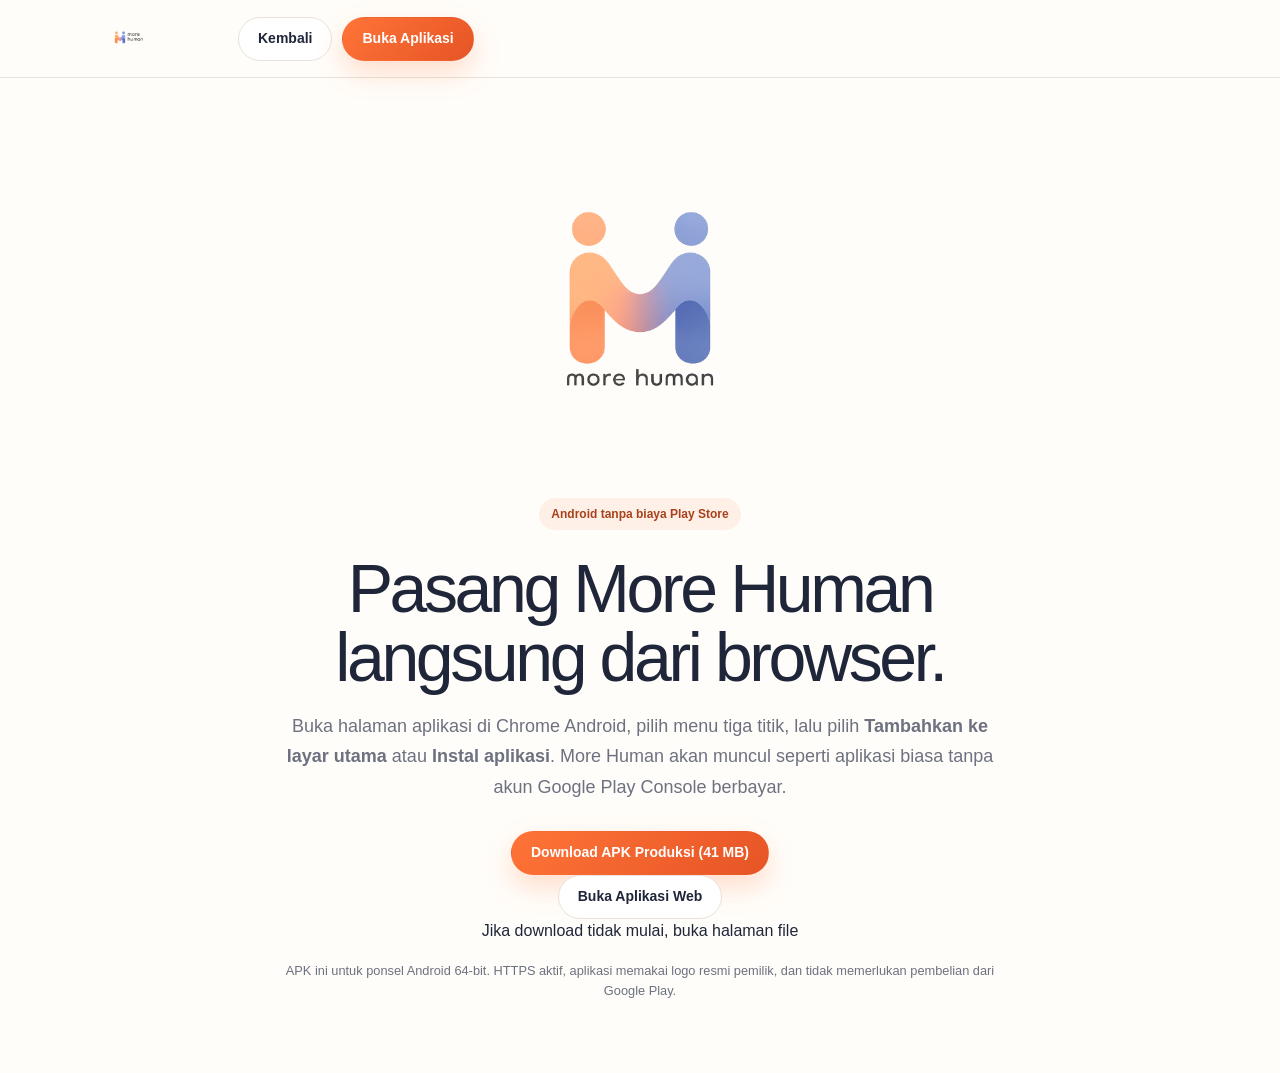
==== commit ed0ace16: "deploy visible Android app download" ====
--- a/android/index.html
+++ b/android/index.html
@@ -1 +1 @@
-<!DOCTYPE html><html data-scroll-behavior="smooth" lang="id"><head><meta charSet="utf-8"/><meta name="viewport" content="width=device-width, initial-scale=1"/><link rel="preload" href="/brand/logo-more-human-transparent.png" as="image"/><link rel="preload" href="/brand/icon-more-human.png" as="image"/><link rel="stylesheet" href="/_next/static/chunks/2tpsig9eknbnz.css" data-precedence="next"/><link rel="preload" as="script" fetchPriority="low" href="/_next/static/chunks/2_q_24rani2a2.js"/><script src="/_next/static/chunks/13_akayif9_c1.js" async=""></script><script src="/_next/static/chunks/1gpt-zsr275nb.js" async=""></script><script src="/_next/static/chunks/0l4pviilz-_bm.js" async=""></script><script src="/_next/static/chunks/turbopack-0hfbeoudnsjrd.js" async=""></script><script src="/_next/static/chunks/10phx-3ayogo8.js" async=""></script><script src="/_next/static/chunks/0xh74lejcz6nw.js" async=""></script><script src="/_next/static/chunks/124ast8a6dppt.js" async=""></script><script src="/_next/static/chunks/01487bh2di7l9.js" async=""></script><title>More Human — Ubah Tulisan Menjadi Lebih Alami</title><meta name="description" content="More Human membantu memperbaiki tulisan menjadi Bahasa Indonesia yang lebih alami, jelas, bernuansa, dan sesuai tujuan."/><link rel="manifest" href="/manifest.webmanifest"/><meta property="og:title" content="More Human — Menghidupkan kata. Mengembalikan jiwa."/><meta property="og:description" content="Analisis pola, rewrite terverifikasi, Bahasa Indonesia, dokumen, copy, share, dan download."/><meta property="og:site_name" content="More Human"/><meta property="og:locale" content="id_ID"/><meta property="og:type" content="website"/><meta name="twitter:card" content="summary"/><meta name="twitter:title" content="More Human — Menghidupkan kata. Mengembalikan jiwa."/><meta name="twitter:description" content="Analisis pola, rewrite terverifikasi, Bahasa Indonesia, dokumen, copy, share, dan download."/><link rel="icon" href="/brand/icon-more-human.png"/><link rel="apple-touch-icon" href="/brand/icon-more-human.png"/><script src="/_next/static/chunks/0cz1d0mv5g_q7.js" noModule=""></script></head><body><div hidden=""><!--$--><!--/$--></div><!--$--><main class="v2-site android-page"><nav aria-label="Navigasi Android" class="v2-nav"><a aria-label="More Human home" href="/"><img alt="More Human" height="40" src="/brand/logo-more-human-transparent.png" width="160"/></a><div class="v2-actions"><a class="v2-button v2-button--quiet" href="/">Kembali</a><a class="v2-button v2-button--primary" href="/app">Buka Aplikasi</a></div></nav><section class="android-page__hero"><img alt="Logo More Human" src="/brand/icon-more-human.png"/><span class="v2-pill">Android tanpa biaya Play Store</span><h1>Pasang More Human langsung dari browser.</h1><p>Buka halaman aplikasi di Chrome Android, pilih menu tiga titik, lalu pilih <b>Tambahkan ke layar utama</b> atau <b>Instal aplikasi</b>. More Human akan muncul seperti aplikasi biasa tanpa akun Google Play Console berbayar.</p><a class="v2-button v2-button--primary" href="/app">Buka dan Pasang Gratis</a><a class="v2-button v2-button--quiet" download="MoreHuman-v0.2.1-production-arm64.apk" href="https://github.com/piecefullmind-coder/MoreHuman-Downloads/releases/download/v0.2.1/MoreHuman-v0.2.1-production-arm64.apk" rel="noopener noreferrer" target="_blank">Download APK Produksi (41 MB)</a><a href="https://github.com/piecefullmind-coder/MoreHuman-Downloads/releases/tag/v0.2.1" rel="noopener noreferrer" target="_blank">Jika download tidak mulai, buka halaman file</a><small>APK ini untuk ponsel Android 64-bit. HTTPS aktif, aplikasi memakai logo resmi pemilik, dan tidak memerlukan pembelian dari Google Play.</small></section></main><!--$--><!--/$--><!--/$--><script src="/_next/static/chunks/2_q_24rani2a2.js" id="_R_" async=""></script><script>(self.__next_f=self.__next_f||[]).push([0])</script><script>self.__next_f.push([1,"1:I[48523,[\"/_next/static/chunks/10phx-3ayogo8.js\",\"/_next/static/chunks/0xh74lejcz6nw.js\"],\"LoadingBoundaryProvider\"]\n2:\"$Sreact.fragment\"\n3:I[48523,[\"/_next/static/chunks/10phx-3ayogo8.js\",\"/_next/static/chunks/0xh74lejcz6nw.js\"],\"default\"]\n4:I[836,[\"/_next/static/chunks/10phx-3ayogo8.js\",\"/_next/static/chunks/0xh74lejcz6nw.js\",\"/_next/static/chunks/124ast8a6dppt.js\"],\"default\"]\n5:I[70721,[\"/_next/static/chunks/10phx-3ayogo8.js\",\"/_next/static/chunks/0xh74lejcz6nw.js\"],\"default\"]\n6:I[55329,[\"/_next/static/chunks/10phx-3ayogo8.js\",\"/_next/static/chunks/0xh74lejcz6nw.js\"],\"PwaRegister\"]\n7:I[70730,[\"/_next/static/chunks/10phx-3ayogo8.js\",\"/_next/static/chunks/0xh74lejcz6nw.js\",\"/_next/static/chunks/01487bh2di7l9.js\"],\"\"]\nd:I[90729,[\"/_next/static/chunks/10phx-3ayogo8.js\",\"/_next/static/chunks/0xh74lejcz6nw.js\"],\"default\",1]\n:HL[\"/_next/static/chunks/2tpsig9eknbnz.css\",\"style\"]\n:HL[\"/brand/logo-more-human-transparent.png\",\"image\"]\n:HL[\"/brand/icon-more-human.png\",\"image\"]\n"])</script><script>self.__next_f.push([1,"0:{\"P\":null,\"c\":[\"\",\"android\"],\"q\":\"\",\"i\":false,\"f\":[[[\"\",{\"children\":[\"android\",{\"children\":[\"__PAGE__\",{}]}]},\"$undefined\",\"$undefined\",20],[[\"$\",\"$L1\",null,{\"loading\":[[\"$\",\"main\",\"l\",{\"aria-busy\":\"true\",\"aria-label\":\"Memuat halaman\",\"className\":\"app-page shell\",\"children\":[[\"$\",\"div\",null,{\"className\":\"skeleton skeleton--nav\"}],[\"$\",\"div\",null,{\"className\":\"skeleton skeleton--heading\"}],[\"$\",\"div\",null,{\"className\":\"skeleton-grid\",\"children\":[[\"$\",\"div\",null,{\"className\":\"skeleton skeleton--card\"}],[\"$\",\"div\",null,{\"className\":\"skeleton skeleton--card\"}],[\"$\",\"div\",null,{\"className\":\"skeleton skeleton--card\"}]]}],[\"$\",\"span\",null,{\"className\":\"sr-only\",\"children\":\"Memuat…\"}]]}],[],[]],\"children\":[\"$\",\"$2\",\"c\",{\"children\":[[[\"$\",\"link\",\"0\",{\"rel\":\"stylesheet\",\"href\":\"/_next/static/chunks/2tpsig9eknbnz.css\",\"precedence\":\"next\",\"crossOrigin\":\"$undefined\",\"nonce\":\"$undefined\"}],[\"$\",\"script\",\"script-0\",{\"src\":\"/_next/static/chunks/10phx-3ayogo8.js\",\"async\":true,\"nonce\":\"$undefined\"}],[\"$\",\"script\",\"script-1\",{\"src\":\"/_next/static/chunks/0xh74lejcz6nw.js\",\"async\":true,\"nonce\":\"$undefined\"}]],[\"$\",\"html\",null,{\"data-scroll-behavior\":\"smooth\",\"lang\":\"id\",\"children\":[\"$\",\"body\",null,{\"children\":[[\"$\",\"$L3\",null,{\"parallelRouterKey\":\"children\",\"error\":\"$4\",\"errorStyles\":[],\"errorScripts\":[[\"$\",\"script\",\"script-0\",{\"src\":\"/_next/static/chunks/124ast8a6dppt.js\",\"async\":true}]],\"template\":[\"$\",\"$L5\",null,{}],\"templateStyles\":\"$undefined\",\"templateScripts\":\"$undefined\",\"notFound\":[[[\"$\",\"title\",null,{\"children\":\"404: This page could not be found.\"}],[\"$\",\"div\",null,{\"style\":{\"fontFamily\":\"system-ui,\\\"Segoe UI\\\",Roboto,Helvetica,Arial,sans-serif,\\\"Apple Color Emoji\\\",\\\"Segoe UI Emoji\\\"\",\"height\":\"100vh\",\"textAlign\":\"center\",\"display\":\"flex\",\"flexDirection\":\"column\",\"alignItems\":\"center\",\"justifyContent\":\"center\"},\"children\":[\"$\",\"div\",null,{\"children\":[[\"$\",\"style\",null,{\"dangerouslySetInnerHTML\":{\"__html\":\"body{color:#000;background:#fff;margin:0}.next-error-h1{border-right:1px solid rgba(0,0,0,.3)}@media (prefers-color-scheme:dark){body{color:#fff;background:#000}.next-error-h1{border-right:1px solid rgba(255,255,255,.3)}}\"}}],[\"$\",\"h1\",null,{\"className\":\"next-error-h1\",\"style\":{\"display\":\"inline-block\",\"margin\":\"0 20px 0 0\",\"padding\":\"0 23px 0 0\",\"fontSize\":24,\"fontWeight\":500,\"verticalAlign\":\"top\",\"lineHeight\":\"49px\"},\"children\":404}],[\"$\",\"div\",null,{\"style\":{\"display\":\"inline-block\"},\"children\":[\"$\",\"h2\",null,{\"style\":{\"fontSize\":14,\"fontWeight\":400,\"lineHeight\":\"49px\",\"margin\":0},\"children\":\"This page could not be found.\"}]}]]}]}]],[]],\"forbidden\":\"$undefined\",\"unauthorized\":\"$undefined\"}],[\"$\",\"$L6\",null,{}]]}]}]]}]}],{\"children\":[[\"$\",\"$2\",\"c\",{\"children\":[null,[\"$\",\"$L3\",null,{\"parallelRouterKey\":\"children\",\"error\":\"$undefined\",\"errorStyles\":\"$undefined\",\"errorScripts\":\"$undefined\",\"template\":[\"$\",\"$L5\",null,{}],\"templateStyles\":\"$undefined\",\"templateScripts\":\"$undefined\",\"notFound\":\"$undefined\",\"forbidden\":\"$undefined\",\"unauthorized\":\"$undefined\"}]]}],{\"children\":[[\"$\",\"$2\",\"c\",{\"children\":[[\"$\",\"main\",null,{\"className\":\"v2-site android-page\",\"children\":[[\"$\",\"nav\",null,{\"aria-label\":\"Navigasi Android\",\"className\":\"v2-nav\",\"children\":[[\"$\",\"$L7\",null,{\"aria-label\":\"More Human home\",\"href\":\"/\",\"children\":[\"$\",\"img\",null,{\"alt\":\"More Human\",\"height\":\"40\",\"src\":\"/brand/logo-more-human-transparent.png\",\"width\":\"160\"}]}],[\"$\",\"div\",null,{\"className\":\"v2-actions\",\"children\":[[\"$\",\"$L7\",null,{\"className\":\"v2-button v2-button--quiet\",\"href\":\"/\",\"children\":\"Kembali\"}],[\"$\",\"$L7\",null,{\"className\":\"v2-button v2-button--primary\",\"href\":\"/app\",\"children\":\"Buka Aplikasi\"}]]}]]}],[\"$\",\"section\",null,{\"className\":\"android-page__hero\",\"children\":[[\"$\",\"img\",null,{\"alt\":\"Logo More Human\",\"src\":\"/brand/icon-more-human.png\"}],[\"$\",\"span\",null,{\"className\":\"v2-pill\",\"children\":\"Android tanpa biaya Play Store\"}],[\"$\",\"h1\",null,{\"children\":\"Pasang More Human langsung dari browser.\"}],[\"$\",\"p\",null,{\"children\":[\"Buka halaman aplikasi di Chrome Android, pilih menu tiga titik, lalu pilih \",[\"$\",\"b\",null,{\"children\":\"Tambahkan ke layar utama\"}],\" atau \",[\"$\",\"b\",null,{\"children\":\"Instal aplikasi\"}],\". More Human akan muncul seperti aplikasi biasa tanpa akun Google Play Console berbayar.\"]}],[\"$\",\"$L7\",null,{\"className\":\"v2-button v2-button--primary\",\"href\":\"/app\",\"children\":\"Buka dan Pasang Gratis\"}],[\"$\",\"a\",null,{\"className\":\"v2-button v2-button--quiet\",\"download\":\"MoreHuman-v0.2.1-production-arm64.apk\",\"href\":\"https://github.com/piecefullmind-coder/MoreHuman-Downloads/releases/download/v0.2.1/MoreHuman-v0.2.1-production-arm64.apk\",\"rel\":\"noopener noreferrer\",\"target\":\"_blank\",\"children\":\"Download APK Produksi (41 MB)\"}],[\"$\",\"a\",null,{\"href\":\"https://github.com/piecefullmind-coder/MoreHuman-Downloads/releases/tag/v0.2.1\",\"rel\":\"noopener noreferrer\",\"target\":\"_blank\",\"children\":\"Jika download tidak mulai, buka halaman file\"}],\"$L8\"]}]]}],[\"$L9\"],\"$La\"]}],{},null,false,null]},null,false,\"$@b\"]},null,false,null],\"$Lc\",false]],\"m\":\"$undefined\",\"G\":[\"$d\",[\"$Le\"]],\"S\":true,\"h\":null,\"s\":\"$undefined\",\"l\":\"$undefined\",\"p\":\"$undefined\",\"d\":\"$undefined\",\"b\":\"ya3Q9rpSE0K4sXIKfXZu5\"}\n"])</script><script>self.__next_f.push([1,"f:I[67785,[\"/_next/static/chunks/10phx-3ayogo8.js\",\"/_next/static/chunks/0xh74lejcz6nw.js\"],\"OutletBoundary\"]\n10:\"$Sreact.suspense\"\n13:I[67785,[\"/_next/static/chunks/10phx-3ayogo8.js\",\"/_next/static/chunks/0xh74lejcz6nw.js\"],\"ViewportBoundary\"]\n15:I[67785,[\"/_next/static/chunks/10phx-3ayogo8.js\",\"/_next/static/chunks/0xh74lejcz6nw.js\"],\"MetadataBoundary\"]\n8:[\"$\",\"small\",null,{\"children\":\"APK ini untuk ponsel Android 64-bit. HTTPS aktif, aplikasi memakai logo resmi pemilik, dan tidak memerlukan pembelian dari Google Play.\"}]\n9:[\"$\",\"script\",\"script-0\",{\"src\":\"/_next/static/chunks/01487bh2di7l9.js\",\"async\":true,\"nonce\":\"$undefined\"}]\na:[\"$\",\"$Lf\",null,{\"children\":[\"$\",\"$10\",null,{\"name\":\"Next.MetadataOutlet\",\"children\":\"$@11\"}]}]\n12:[]\nb:\"$W12\"\nc:[\"$\",\"$2\",\"h\",{\"children\":[null,[\"$\",\"$L13\",null,{\"children\":\"$L14\"}],[\"$\",\"div\",null,{\"hidden\":true,\"children\":[\"$\",\"$L15\",null,{\"children\":[\"$\",\"$10\",null,{\"name\":\"Next.Metadata\",\"children\":\"$L16\"}]}]}],null]}]\ne:[\"$\",\"link\",\"0\",{\"rel\":\"stylesheet\",\"href\":\"/_next/static/chunks/2tpsig9eknbnz.css\",\"precedence\":\"next\",\"crossOrigin\":\"$undefined\",\"nonce\":\"$undefined\"}]\n"])</script><script>self.__next_f.push([1,"14:[[\"$\",\"meta\",\"0\",{\"charSet\":\"utf-8\"}],[\"$\",\"meta\",\"1\",{\"name\":\"viewport\",\"content\":\"width=device-width, initial-scale=1\"}]]\n"])</script><script>self.__next_f.push([1,"17:I[62166,[\"/_next/static/chunks/10phx-3ayogo8.js\",\"/_next/static/chunks/0xh74lejcz6nw.js\"],\"IconMark\"]\n11:null\n16:[[\"$\",\"title\",\"0\",{\"children\":\"More Human — Ubah Tulisan Menjadi Lebih Alami\"}],[\"$\",\"meta\",\"1\",{\"name\":\"description\",\"content\":\"More Human membantu memperbaiki tulisan menjadi Bahasa Indonesia yang lebih alami, jelas, bernuansa, dan sesuai tujuan.\"}],[\"$\",\"link\",\"2\",{\"rel\":\"manifest\",\"href\":\"/manifest.webmanifest\",\"crossOrigin\":\"$undefined\"}],[\"$\",\"meta\",\"3\",{\"property\":\"og:title\",\"content\":\"More Human — Menghidupkan kata. Mengembalikan jiwa.\"}],[\"$\",\"meta\",\"4\",{\"property\":\"og:description\",\"content\":\"Analisis pola, rewrite terverifikasi, Bahasa Indonesia, dokumen, copy, share, dan download.\"}],[\"$\",\"meta\",\"5\",{\"property\":\"og:site_name\",\"content\":\"More Human\"}],[\"$\",\"meta\",\"6\",{\"property\":\"og:locale\",\"content\":\"id_ID\"}],[\"$\",\"meta\",\"7\",{\"property\":\"og:type\",\"content\":\"website\"}],[\"$\",\"meta\",\"8\",{\"name\":\"twitter:card\",\"content\":\"summary\"}],[\"$\",\"meta\",\"9\",{\"name\":\"twitter:title\",\"content\":\"More Human — Menghidupkan kata. Mengembalikan jiwa.\"}],[\"$\",\"meta\",\"10\",{\"name\":\"twitter:description\",\"content\":\"Analisis pola, rewrite terverifikasi, Bahasa Indonesia, dokumen, copy, share, dan download.\"}],[\"$\",\"link\",\"11\",{\"rel\":\"icon\",\"href\":\"/brand/icon-more-human.png\"}],[\"$\",\"link\",\"12\",{\"rel\":\"apple-touch-icon\",\"href\":\"/brand/icon-more-human.png\"}],[\"$\",\"$L17\",\"13\",{}]]\n"])</script></body></html>+<!DOCTYPE html><html data-scroll-behavior="smooth" lang="id"><head><meta charSet="utf-8"/><meta name="viewport" content="width=device-width, initial-scale=1"/><link rel="preload" href="/brand/logo-more-human-transparent.png" as="image"/><link rel="preload" href="/brand/icon-more-human.png" as="image"/><link rel="stylesheet" href="/_next/static/chunks/0e7f9wyy7rqad.css" data-precedence="next"/><link rel="preload" as="script" fetchPriority="low" href="/_next/static/chunks/2_q_24rani2a2.js"/><script src="/_next/static/chunks/13_akayif9_c1.js" async=""></script><script src="/_next/static/chunks/1gpt-zsr275nb.js" async=""></script><script src="/_next/static/chunks/0l4pviilz-_bm.js" async=""></script><script src="/_next/static/chunks/turbopack-0hfbeoudnsjrd.js" async=""></script><script src="/_next/static/chunks/10phx-3ayogo8.js" async=""></script><script src="/_next/static/chunks/0xh74lejcz6nw.js" async=""></script><script src="/_next/static/chunks/124ast8a6dppt.js" async=""></script><script src="/_next/static/chunks/01487bh2di7l9.js" async=""></script><title>More Human — Ubah Tulisan Menjadi Lebih Alami</title><meta name="description" content="More Human membantu memperbaiki tulisan menjadi Bahasa Indonesia yang lebih alami, jelas, bernuansa, dan sesuai tujuan."/><link rel="manifest" href="/manifest.webmanifest"/><meta property="og:title" content="More Human — Menghidupkan kata. Mengembalikan jiwa."/><meta property="og:description" content="Analisis pola, rewrite terverifikasi, Bahasa Indonesia, dokumen, copy, share, dan download."/><meta property="og:site_name" content="More Human"/><meta property="og:locale" content="id_ID"/><meta property="og:type" content="website"/><meta name="twitter:card" content="summary"/><meta name="twitter:title" content="More Human — Menghidupkan kata. Mengembalikan jiwa."/><meta name="twitter:description" content="Analisis pola, rewrite terverifikasi, Bahasa Indonesia, dokumen, copy, share, dan download."/><link rel="icon" href="/brand/icon-more-human.png"/><link rel="apple-touch-icon" href="/brand/icon-more-human.png"/><script src="/_next/static/chunks/0cz1d0mv5g_q7.js" noModule=""></script></head><body><div hidden=""><!--$--><!--/$--></div><!--$--><main class="v2-site android-page"><nav aria-label="Navigasi Android" class="v2-nav"><a aria-label="More Human home" href="/"><img alt="More Human" height="40" src="/brand/logo-more-human-transparent.png" width="160"/></a><div class="v2-actions"><a class="v2-button v2-button--quiet" href="/">Kembali</a><a class="v2-button v2-button--primary" href="/app">Buka Aplikasi</a></div></nav><section class="android-page__hero"><img alt="Logo More Human" src="/brand/icon-more-human.png"/><span class="v2-pill">Android tanpa biaya Play Store</span><h1>Pasang More Human langsung dari browser.</h1><p>Buka halaman aplikasi di Chrome Android, pilih menu tiga titik, lalu pilih <b>Tambahkan ke layar utama</b> atau <b>Instal aplikasi</b>. More Human akan muncul seperti aplikasi biasa tanpa akun Google Play Console berbayar.</p><a class="v2-button v2-button--primary" download="MoreHuman-v0.2.1-production-arm64.apk" href="https://github.com/piecefullmind-coder/MoreHuman-Downloads/releases/download/v0.2.1/MoreHuman-v0.2.1-production-arm64.apk" rel="noopener noreferrer" target="_blank">Download APK Produksi (41 MB)</a><a class="v2-button v2-button--quiet" href="/app">Buka Aplikasi Web</a><a href="https://github.com/piecefullmind-coder/MoreHuman-Downloads/releases/tag/v0.2.1" rel="noopener noreferrer" target="_blank">Jika download tidak mulai, buka halaman file</a><small>APK ini untuk ponsel Android 64-bit. HTTPS aktif, aplikasi memakai logo resmi pemilik, dan tidak memerlukan pembelian dari Google Play.</small></section></main><!--$--><!--/$--><!--/$--><script src="/_next/static/chunks/2_q_24rani2a2.js" id="_R_" async=""></script><script>(self.__next_f=self.__next_f||[]).push([0])</script><script>self.__next_f.push([1,"1:I[48523,[\"/_next/static/chunks/10phx-3ayogo8.js\",\"/_next/static/chunks/0xh74lejcz6nw.js\"],\"LoadingBoundaryProvider\"]\n2:\"$Sreact.fragment\"\n3:I[48523,[\"/_next/static/chunks/10phx-3ayogo8.js\",\"/_next/static/chunks/0xh74lejcz6nw.js\"],\"default\"]\n4:I[836,[\"/_next/static/chunks/10phx-3ayogo8.js\",\"/_next/static/chunks/0xh74lejcz6nw.js\",\"/_next/static/chunks/124ast8a6dppt.js\"],\"default\"]\n5:I[70721,[\"/_next/static/chunks/10phx-3ayogo8.js\",\"/_next/static/chunks/0xh74lejcz6nw.js\"],\"default\"]\n6:I[55329,[\"/_next/static/chunks/10phx-3ayogo8.js\",\"/_next/static/chunks/0xh74lejcz6nw.js\"],\"PwaRegister\"]\n7:I[70730,[\"/_next/static/chunks/10phx-3ayogo8.js\",\"/_next/static/chunks/0xh74lejcz6nw.js\",\"/_next/static/chunks/01487bh2di7l9.js\"],\"\"]\nd:I[90729,[\"/_next/static/chunks/10phx-3ayogo8.js\",\"/_next/static/chunks/0xh74lejcz6nw.js\"],\"default\",1]\n:HL[\"/_next/static/chunks/0e7f9wyy7rqad.css\",\"style\"]\n:HL[\"/brand/logo-more-human-transparent.png\",\"image\"]\n:HL[\"/brand/icon-more-human.png\",\"image\"]\n"])</script><script>self.__next_f.push([1,"0:{\"P\":null,\"c\":[\"\",\"android\"],\"q\":\"\",\"i\":false,\"f\":[[[\"\",{\"children\":[\"android\",{\"children\":[\"__PAGE__\",{}]}]},\"$undefined\",\"$undefined\",20],[[\"$\",\"$L1\",null,{\"loading\":[[\"$\",\"main\",\"l\",{\"aria-busy\":\"true\",\"aria-label\":\"Memuat halaman\",\"className\":\"app-page shell\",\"children\":[[\"$\",\"div\",null,{\"className\":\"skeleton skeleton--nav\"}],[\"$\",\"div\",null,{\"className\":\"skeleton skeleton--heading\"}],[\"$\",\"div\",null,{\"className\":\"skeleton-grid\",\"children\":[[\"$\",\"div\",null,{\"className\":\"skeleton skeleton--card\"}],[\"$\",\"div\",null,{\"className\":\"skeleton skeleton--card\"}],[\"$\",\"div\",null,{\"className\":\"skeleton skeleton--card\"}]]}],[\"$\",\"span\",null,{\"className\":\"sr-only\",\"children\":\"Memuat…\"}]]}],[],[]],\"children\":[\"$\",\"$2\",\"c\",{\"children\":[[[\"$\",\"link\",\"0\",{\"rel\":\"stylesheet\",\"href\":\"/_next/static/chunks/0e7f9wyy7rqad.css\",\"precedence\":\"next\",\"crossOrigin\":\"$undefined\",\"nonce\":\"$undefined\"}],[\"$\",\"script\",\"script-0\",{\"src\":\"/_next/static/chunks/10phx-3ayogo8.js\",\"async\":true,\"nonce\":\"$undefined\"}],[\"$\",\"script\",\"script-1\",{\"src\":\"/_next/static/chunks/0xh74lejcz6nw.js\",\"async\":true,\"nonce\":\"$undefined\"}]],[\"$\",\"html\",null,{\"data-scroll-behavior\":\"smooth\",\"lang\":\"id\",\"children\":[\"$\",\"body\",null,{\"children\":[[\"$\",\"$L3\",null,{\"parallelRouterKey\":\"children\",\"error\":\"$4\",\"errorStyles\":[],\"errorScripts\":[[\"$\",\"script\",\"script-0\",{\"src\":\"/_next/static/chunks/124ast8a6dppt.js\",\"async\":true}]],\"template\":[\"$\",\"$L5\",null,{}],\"templateStyles\":\"$undefined\",\"templateScripts\":\"$undefined\",\"notFound\":[[[\"$\",\"title\",null,{\"children\":\"404: This page could not be found.\"}],[\"$\",\"div\",null,{\"style\":{\"fontFamily\":\"system-ui,\\\"Segoe UI\\\",Roboto,Helvetica,Arial,sans-serif,\\\"Apple Color Emoji\\\",\\\"Segoe UI Emoji\\\"\",\"height\":\"100vh\",\"textAlign\":\"center\",\"display\":\"flex\",\"flexDirection\":\"column\",\"alignItems\":\"center\",\"justifyContent\":\"center\"},\"children\":[\"$\",\"div\",null,{\"children\":[[\"$\",\"style\",null,{\"dangerouslySetInnerHTML\":{\"__html\":\"body{color:#000;background:#fff;margin:0}.next-error-h1{border-right:1px solid rgba(0,0,0,.3)}@media (prefers-color-scheme:dark){body{color:#fff;background:#000}.next-error-h1{border-right:1px solid rgba(255,255,255,.3)}}\"}}],[\"$\",\"h1\",null,{\"className\":\"next-error-h1\",\"style\":{\"display\":\"inline-block\",\"margin\":\"0 20px 0 0\",\"padding\":\"0 23px 0 0\",\"fontSize\":24,\"fontWeight\":500,\"verticalAlign\":\"top\",\"lineHeight\":\"49px\"},\"children\":404}],[\"$\",\"div\",null,{\"style\":{\"display\":\"inline-block\"},\"children\":[\"$\",\"h2\",null,{\"style\":{\"fontSize\":14,\"fontWeight\":400,\"lineHeight\":\"49px\",\"margin\":0},\"children\":\"This page could not be found.\"}]}]]}]}]],[]],\"forbidden\":\"$undefined\",\"unauthorized\":\"$undefined\"}],[\"$\",\"$L6\",null,{}]]}]}]]}]}],{\"children\":[[\"$\",\"$2\",\"c\",{\"children\":[null,[\"$\",\"$L3\",null,{\"parallelRouterKey\":\"children\",\"error\":\"$undefined\",\"errorStyles\":\"$undefined\",\"errorScripts\":\"$undefined\",\"template\":[\"$\",\"$L5\",null,{}],\"templateStyles\":\"$undefined\",\"templateScripts\":\"$undefined\",\"notFound\":\"$undefined\",\"forbidden\":\"$undefined\",\"unauthorized\":\"$undefined\"}]]}],{\"children\":[[\"$\",\"$2\",\"c\",{\"children\":[[\"$\",\"main\",null,{\"className\":\"v2-site android-page\",\"children\":[[\"$\",\"nav\",null,{\"aria-label\":\"Navigasi Android\",\"className\":\"v2-nav\",\"children\":[[\"$\",\"$L7\",null,{\"aria-label\":\"More Human home\",\"href\":\"/\",\"children\":[\"$\",\"img\",null,{\"alt\":\"More Human\",\"height\":\"40\",\"src\":\"/brand/logo-more-human-transparent.png\",\"width\":\"160\"}]}],[\"$\",\"div\",null,{\"className\":\"v2-actions\",\"children\":[[\"$\",\"$L7\",null,{\"className\":\"v2-button v2-button--quiet\",\"href\":\"/\",\"children\":\"Kembali\"}],[\"$\",\"$L7\",null,{\"className\":\"v2-button v2-button--primary\",\"href\":\"/app\",\"children\":\"Buka Aplikasi\"}]]}]]}],[\"$\",\"section\",null,{\"className\":\"android-page__hero\",\"children\":[[\"$\",\"img\",null,{\"alt\":\"Logo More Human\",\"src\":\"/brand/icon-more-human.png\"}],[\"$\",\"span\",null,{\"className\":\"v2-pill\",\"children\":\"Android tanpa biaya Play Store\"}],[\"$\",\"h1\",null,{\"children\":\"Pasang More Human langsung dari browser.\"}],[\"$\",\"p\",null,{\"children\":[\"Buka halaman aplikasi di Chrome Android, pilih menu tiga titik, lalu pilih \",[\"$\",\"b\",null,{\"children\":\"Tambahkan ke layar utama\"}],\" atau \",[\"$\",\"b\",null,{\"children\":\"Instal aplikasi\"}],\". More Human akan muncul seperti aplikasi biasa tanpa akun Google Play Console berbayar.\"]}],[\"$\",\"a\",null,{\"className\":\"v2-button v2-button--primary\",\"download\":\"MoreHuman-v0.2.1-production-arm64.apk\",\"href\":\"https://github.com/piecefullmind-coder/MoreHuman-Downloads/releases/download/v0.2.1/MoreHuman-v0.2.1-production-arm64.apk\",\"rel\":\"noopener noreferrer\",\"target\":\"_blank\",\"children\":\"Download APK Produksi (41 MB)\"}],[\"$\",\"$L7\",null,{\"className\":\"v2-button v2-button--quiet\",\"href\":\"/app\",\"children\":\"Buka Aplikasi Web\"}],[\"$\",\"a\",null,{\"href\":\"https://github.com/piecefullmind-coder/MoreHuman-Downloads/releases/tag/v0.2.1\",\"rel\":\"noopener noreferrer\",\"target\":\"_blank\",\"children\":\"Jika download tidak mulai, buka halaman file\"}],\"$L8\"]}]]}],[\"$L9\"],\"$La\"]}],{},null,false,null]},null,false,\"$@b\"]},null,false,null],\"$Lc\",false]],\"m\":\"$undefined\",\"G\":[\"$d\",[\"$Le\"]],\"S\":true,\"h\":null,\"s\":\"$undefined\",\"l\":\"$undefined\",\"p\":\"$undefined\",\"d\":\"$undefined\",\"b\":\"NSEOBtdkuxQWEQ7cVxTgX\"}\n"])</script><script>self.__next_f.push([1,"f:I[67785,[\"/_next/static/chunks/10phx-3ayogo8.js\",\"/_next/static/chunks/0xh74lejcz6nw.js\"],\"OutletBoundary\"]\n10:\"$Sreact.suspense\"\n13:I[67785,[\"/_next/static/chunks/10phx-3ayogo8.js\",\"/_next/static/chunks/0xh74lejcz6nw.js\"],\"ViewportBoundary\"]\n15:I[67785,[\"/_next/static/chunks/10phx-3ayogo8.js\",\"/_next/static/chunks/0xh74lejcz6nw.js\"],\"MetadataBoundary\"]\n8:[\"$\",\"small\",null,{\"children\":\"APK ini untuk ponsel Android 64-bit. HTTPS aktif, aplikasi memakai logo resmi pemilik, dan tidak memerlukan pembelian dari Google Play.\"}]\n9:[\"$\",\"script\",\"script-0\",{\"src\":\"/_next/static/chunks/01487bh2di7l9.js\",\"async\":true,\"nonce\":\"$undefined\"}]\na:[\"$\",\"$Lf\",null,{\"children\":[\"$\",\"$10\",null,{\"name\":\"Next.MetadataOutlet\",\"children\":\"$@11\"}]}]\n12:[]\nb:\"$W12\"\nc:[\"$\",\"$2\",\"h\",{\"children\":[null,[\"$\",\"$L13\",null,{\"children\":\"$L14\"}],[\"$\",\"div\",null,{\"hidden\":true,\"children\":[\"$\",\"$L15\",null,{\"children\":[\"$\",\"$10\",null,{\"name\":\"Next.Metadata\",\"children\":\"$L16\"}]}]}],null]}]\ne:[\"$\",\"link\",\"0\",{\"rel\":\"stylesheet\",\"href\":\"/_next/static/chunks/0e7f9wyy7rqad.css\",\"precedence\":\"next\",\"crossOrigin\":\"$undefined\",\"nonce\":\"$undefined\"}]\n"])</script><script>self.__next_f.push([1,"14:[[\"$\",\"meta\",\"0\",{\"charSet\":\"utf-8\"}],[\"$\",\"meta\",\"1\",{\"name\":\"viewport\",\"content\":\"width=device-width, initial-scale=1\"}]]\n"])</script><script>self.__next_f.push([1,"17:I[62166,[\"/_next/static/chunks/10phx-3ayogo8.js\",\"/_next/static/chunks/0xh74lejcz6nw.js\"],\"IconMark\"]\n11:null\n16:[[\"$\",\"title\",\"0\",{\"children\":\"More Human — Ubah Tulisan Menjadi Lebih Alami\"}],[\"$\",\"meta\",\"1\",{\"name\":\"description\",\"content\":\"More Human membantu memperbaiki tulisan menjadi Bahasa Indonesia yang lebih alami, jelas, bernuansa, dan sesuai tujuan.\"}],[\"$\",\"link\",\"2\",{\"rel\":\"manifest\",\"href\":\"/manifest.webmanifest\",\"crossOrigin\":\"$undefined\"}],[\"$\",\"meta\",\"3\",{\"property\":\"og:title\",\"content\":\"More Human — Menghidupkan kata. Mengembalikan jiwa.\"}],[\"$\",\"meta\",\"4\",{\"property\":\"og:description\",\"content\":\"Analisis pola, rewrite terverifikasi, Bahasa Indonesia, dokumen, copy, share, dan download.\"}],[\"$\",\"meta\",\"5\",{\"property\":\"og:site_name\",\"content\":\"More Human\"}],[\"$\",\"meta\",\"6\",{\"property\":\"og:locale\",\"content\":\"id_ID\"}],[\"$\",\"meta\",\"7\",{\"property\":\"og:type\",\"content\":\"website\"}],[\"$\",\"meta\",\"8\",{\"name\":\"twitter:card\",\"content\":\"summary\"}],[\"$\",\"meta\",\"9\",{\"name\":\"twitter:title\",\"content\":\"More Human — Menghidupkan kata. Mengembalikan jiwa.\"}],[\"$\",\"meta\",\"10\",{\"name\":\"twitter:description\",\"content\":\"Analisis pola, rewrite terverifikasi, Bahasa Indonesia, dokumen, copy, share, dan download.\"}],[\"$\",\"link\",\"11\",{\"rel\":\"icon\",\"href\":\"/brand/icon-more-human.png\"}],[\"$\",\"link\",\"12\",{\"rel\":\"apple-touch-icon\",\"href\":\"/brand/icon-more-human.png\"}],[\"$\",\"$L17\",\"13\",{}]]\n"])</script></body></html>
--- a/_next/static/chunks/0e7f9wyy7rqad.css
+++ b/_next/static/chunks/0e7f9wyy7rqad.css
@@ -0,0 +1 @@
+@layer properties{@supports (((-webkit-hyphens:none)) and (not (margin-trim:inline))) or ((-moz-orient:inline) and (not (color:rgb(from red r g b)))){*,:before,:after,::backdrop{--tw-blur:initial;--tw-brightness:initial;--tw-contrast:initial;--tw-grayscale:initial;--tw-hue-rotate:initial;--tw-invert:initial;--tw-opacity:initial;--tw-saturate:initial;--tw-sepia:initial;--tw-drop-shadow:initial;--tw-drop-shadow-color:initial;--tw-drop-shadow-alpha:100%;--tw-drop-shadow-size:initial}}}@layer theme{:root,:host{--font-sans:ui-sans-serif, system-ui, sans-serif, "Apple Color Emoji", "Segoe UI Emoji", "Segoe UI Symbol", "Noto Color Emoji";--font-mono:ui-monospace, SFMono-Regular, Menlo, Monaco, Consolas, "Liberation Mono", "Courier New", monospace;--default-font-family:var(--font-sans);--default-mono-font-family:var(--font-mono)}}@layer base{*,:after,:before,::backdrop{box-sizing:border-box;border:0 solid;margin:0;padding:0}::file-selector-button{box-sizing:border-box;border:0 solid;margin:0;padding:0}html,:host{-webkit-text-size-adjust:100%;tab-size:4;line-height:1.5;font-family:var(--default-font-family,ui-sans-serif, system-ui, sans-serif, "Apple Color Emoji", "Segoe UI Emoji", "Segoe UI Symbol", "Noto Color Emoji");font-feature-settings:var(--default-font-feature-settings,normal);font-variation-settings:var(--default-font-variation-settings,normal);-webkit-tap-highlight-color:transparent}hr{height:0;color:inherit;border-top-width:1px}abbr:where([title]){-webkit-text-decoration:underline dotted;text-decoration:underline dotted}h1,h2,h3,h4,h5,h6{font-size:inherit;font-weight:inherit}a{color:inherit;-webkit-text-decoration:inherit;-webkit-text-decoration:inherit;-webkit-text-decoration:inherit;-webkit-text-decoration:inherit;text-decoration:inherit}b,strong{font-weight:bolder}code,kbd,samp,pre{font-family:var(--default-mono-font-family,ui-monospace, SFMono-Regular, Menlo, Monaco, Consolas, "Liberation Mono", "Courier New", monospace);font-feature-settings:var(--default-mono-font-feature-settings,normal);font-variation-settings:var(--default-mono-font-variation-settings,normal);font-size:1em}small{font-size:80%}sub,sup{vertical-align:baseline;font-size:75%;line-height:0;position:relative}sub{bottom:-.25em}sup{top:-.5em}table{text-indent:0;border-color:inherit;border-collapse:collapse}:-moz-focusring{outline:auto}progress{vertical-align:baseline}summary{display:list-item}ol,ul,menu{list-style:none}img,svg,video,canvas,audio,iframe,embed,object{vertical-align:middle;display:block}img,video{max-width:100%;height:auto}button,input,select,optgroup,textarea{font:inherit;font-feature-settings:inherit;font-variation-settings:inherit;letter-spacing:inherit;color:inherit;opacity:1;background-color:#0000;border-radius:0}::file-selector-button{font:inherit;font-feature-settings:inherit;font-variation-settings:inherit;letter-spacing:inherit;color:inherit;opacity:1;background-color:#0000;border-radius:0}:where(select:is([multiple],[size])) optgroup{font-weight:bolder}:where(select:is([multiple],[size])) optgroup option{padding-inline-start:20px}::file-selector-button{margin-inline-end:4px}::placeholder{opacity:1}@supports (not ((-webkit-appearance:-apple-pay-button))) or (contain-intrinsic-size:1px){::placeholder{color:currentColor}@supports (color:color-mix(in lab, red, red)){::placeholder{color:color-mix(in oklab, currentcolor 50%, transparent)}}}textarea{resize:vertical}::-webkit-search-decoration{-webkit-appearance:none}::-webkit-date-and-time-value{min-height:1lh;text-align:inherit}::-webkit-datetime-edit{display:inline-flex}::-webkit-datetime-edit-fields-wrapper{padding:0}::-webkit-datetime-edit{padding-block:0}::-webkit-datetime-edit-year-field{padding-block:0}::-webkit-datetime-edit-month-field{padding-block:0}::-webkit-datetime-edit-day-field{padding-block:0}::-webkit-datetime-edit-hour-field{padding-block:0}::-webkit-datetime-edit-minute-field{padding-block:0}::-webkit-datetime-edit-second-field{padding-block:0}::-webkit-datetime-edit-millisecond-field{padding-block:0}::-webkit-datetime-edit-meridiem-field{padding-block:0}::-webkit-calendar-picker-indicator{line-height:1}:-moz-ui-invalid{box-shadow:none}button,input:where([type=button],[type=reset],[type=submit]){appearance:button}::file-selector-button{appearance:button}::-webkit-inner-spin-button{height:auto}::-webkit-outer-spin-button{height:auto}[hidden]:where(:not([hidden=until-found])){display:none!important}}@layer components;@layer utilities{.sr-only{clip-path:inset(50%);white-space:nowrap;border-width:0;width:1px;height:1px;margin:-1px;padding:0;position:absolute;overflow:hidden}.container{width:100%}@media (min-width:40rem){.container{max-width:40rem}}@media (min-width:48rem){.container{max-width:48rem}}@media (min-width:64rem){.container{max-width:64rem}}@media (min-width:80rem){.container{max-width:80rem}}@media (min-width:96rem){.container{max-width:96rem}}.block{display:block}.hidden{display:none}.filter{filter:var(--tw-blur,) var(--tw-brightness,) var(--tw-contrast,) var(--tw-grayscale,) var(--tw-hue-rotate,) var(--tw-invert,) var(--tw-saturate,) var(--tw-sepia,) var(--tw-drop-shadow,)}}:root{--porcelain:#f7f7f2;--paper:#fff;--ink:#0f172a;--slate:#596273;--blue:#3563e9;--blue-dark:#274ab0;--blue-soft:#eef3ff;--sage:#4f7d66;--sage-soft:#edf6f0;--amber:#b75e09;--amber-soft:#fff5e8;--danger:#a21d20;--danger-soft:#fff0f0;--border:#dfe3ea;--violet:#6d4aff}*{box-sizing:border-box}html{scroll-behavior:smooth}body{background:radial-gradient(circle at 86% 8%, #3563e914, transparent 24rem), var(--porcelain);color:var(--ink);min-height:100vh;margin:0;font-family:Inter,ui-sans-serif,-apple-system,BlinkMacSystemFont,Segoe UI,sans-serif}a{color:inherit;text-decoration:none}.shell{max-width:1240px;margin-inline:auto;padding-inline:28px}.nav{justify-content:space-between;align-items:center;height:88px;display:flex}.brand{letter-spacing:-.025em;align-items:center;gap:10px;font-size:18px;font-weight:720;display:inline-flex}.brand-mark{width:158px;height:58px;display:block;position:relative;overflow:hidden}.brand-mark__image{object-fit:contain;object-position:center;width:158px;height:158px;display:block;position:absolute;top:-48px;left:0}.nav__right{align-items:center;gap:24px;display:flex}.nav__link{font-size:14px;font-weight:650}.mh-status{color:var(--slate);background:#f0f2f6;border:1px solid #0f172a12;border-radius:999px;align-items:center;gap:8px;padding:7px 11px;font-size:12px;font-weight:650;display:inline-flex}.mh-status--ready{background:var(--sage-soft);color:#365f4a}.mh-status__dot{background:currentColor;border-radius:50%;width:7px;height:7px}.hero{grid-template-columns:minmax(0,1.06fr) minmax(360px,.94fr);align-items:center;gap:70px;min-height:660px;padding-top:42px;padding-bottom:64px;display:grid}.eyebrow{color:var(--blue);letter-spacing:.16em;text-transform:uppercase;margin:0 0 18px;font-size:12px;font-weight:750}.hero h1{letter-spacing:-.065em;margin:0;font-size:clamp(48px,5.5vw,76px);font-weight:650;line-height:.99}.hero h1 span{background:linear-gradient(100deg, var(--blue), var(--violet));color:#0000;-webkit-background-clip:text;background-clip:text}.hero__lead{color:var(--slate);max-width:610px;margin:30px 0 0;font-size:18px;line-height:1.65}.hero__actions{flex-wrap:wrap;align-items:center;gap:12px;margin-top:34px;display:flex}.button,.mh-button{cursor:pointer;font:inherit;border:0;border-radius:12px;justify-content:center;align-items:center;gap:14px;min-height:46px;padding:0 20px;font-size:14px;font-weight:700;transition:transform .16s,box-shadow .16s,background .16s;display:inline-flex}.button--primary,.mh-button--primary{background:var(--blue);color:#fff;box-shadow:0 12px 30px #3563e938}.button--primary:hover,.mh-button--primary:hover{background:var(--blue-dark);transform:translateY(-1px)}.button--quiet,.mh-button--secondary{border:1px solid var(--border);color:var(--ink);background:#ffffff9e}.button:focus-visible,.brand:focus-visible,.nav__link:focus-visible,.mh-button:focus-visible{outline-offset:3px;outline:3px solid #3563e959}.hero__note{color:var(--slate);margin:20px 0 0;font-size:12px}.hero__note span{color:var(--sage);margin-right:7px;font-size:9px}.trust-preview{min-height:480px;position:relative}.trust-preview__glow{filter:blur(14px);opacity:.65;background:linear-gradient(135deg,#3563e957,#6d4aff2e);border-radius:50%;width:330px;height:330px;position:absolute;top:50%;left:50%;transform:translate(-50%,-50%)}.mh-card{background:var(--paper);border:1px solid var(--border);border-radius:16px}.trust-card{width:calc(100% - 32px);max-width:390px;padding:25px;position:absolute;top:50%;left:50%;transform:translate(-50%,-50%)rotate(1.5deg);box-shadow:0 34px 90px #0f172a21}.trust-card__top{justify-content:space-between;align-items:center;display:flex}.mini-brand .brand-mark{transform-origin:0;transform:scale(.8)}.mode-pill{background:var(--blue-soft);color:var(--blue-dark);border-radius:999px;padding:7px 10px;font-size:11px;font-weight:700}.trust-card__label{color:#7c8492;letter-spacing:.14em;margin:36px 0 13px;font-size:10px;font-weight:800}.trust-card__result{align-items:center;gap:14px;display:flex}.status-orb{background:var(--sage-soft);color:var(--sage);border-radius:50%;justify-content:center;align-items:center;width:46px;height:46px;font-size:18px;font-weight:900;display:flex}.trust-card__result h2{letter-spacing:-.035em;margin:0;font-size:20px}.trust-card__result p{color:var(--sage);margin:4px 0 0;font-size:13px;font-weight:600}.signal-list{border-bottom:1px solid var(--border);border-top:1px solid var(--border);margin-top:25px;padding:10px 0}.signal-list div{justify-content:space-between;padding:9px 0;font-size:12px;display:flex}.signal-list span{color:var(--slate)}.signal-list strong{font-weight:700}.trust-card__footer{color:var(--slate);margin:17px 0 0;font-size:11px;line-height:1.5}.principles{padding-top:80px;padding-bottom:110px}.section-heading{max-width:620px}.section-heading h2{letter-spacing:-.05em;margin:0;font-size:clamp(34px,4vw,50px);line-height:1.05}.section-heading>p:last-child{color:var(--slate);line-height:1.6}.principle-grid{grid-template-columns:repeat(3,1fr);gap:18px;margin-top:42px;display:grid}.principle-card{min-height:250px;padding:28px;position:relative;overflow:hidden}.principle-card__number{color:#e5e8ef;letter-spacing:-.08em;font-size:70px;font-weight:780;position:absolute;top:10px;right:22px}.principle-card__eyebrow{color:var(--blue);letter-spacing:.1em;text-transform:uppercase;margin:80px 0 8px;font-size:11px;font-weight:800}.principle-card h3{letter-spacing:-.03em;margin:0;font-size:20px}.principle-card>p:last-child{color:var(--slate);font-size:14px;line-height:1.6}.foundation-page{padding-top:32px;padding-bottom:80px}.foundation-panel{background:var(--paper);border:1px solid var(--border);border-radius:22px;max-width:760px;margin:70px auto 0;padding:clamp(30px,6vw,62px);box-shadow:0 30px 80px #0f172a14}.foundation-panel .eyebrow{margin-top:30px}.foundation-panel h1{letter-spacing:-.055em;margin:0;font-size:clamp(35px,5vw,54px);line-height:1.04}.foundation-panel>p:not(.eyebrow){color:var(--slate);font-size:17px;line-height:1.7}.foundation-checks{grid-template-columns:repeat(2,1fr);gap:10px;margin:30px 0;display:grid}.foundation-checks div{background:var(--sage-soft);color:#365f4a;border-radius:11px;padding:14px;font-size:13px;font-weight:650}.foundation-checks span{margin-right:8px}.auth-page,.onboarding-page,.pair-page,.app-page{min-height:100vh;padding-top:28px;padding-bottom:64px}.auth-brand{margin-bottom:52px}.auth-layout{grid-template-columns:minmax(0,.95fr) minmax(360px,.75fr);align-items:center;gap:clamp(40px,8vw,110px);max-width:1040px;margin:0 auto;display:grid}.auth-promise h2,.dashboard-header h1,.page-heading h1{letter-spacing:-.055em;margin:0;font-size:clamp(36px,5vw,60px);line-height:1.04}.auth-promise ul{gap:15px;margin:32px 0 0;padding:0;list-style:none;display:grid}.auth-promise li{color:var(--slate);align-items:center;gap:12px;display:flex}.auth-promise li span{background:var(--sage-soft);color:var(--sage);border-radius:50%;justify-content:center;align-items:center;width:28px;height:28px;display:inline-flex}.auth-card,.onboarding-card,.pair-card{border:1px solid var(--border);background:#fffffff0;border-radius:22px;padding:clamp(28px,4vw,44px);box-shadow:0 28px 80px #0f172a1a}.auth-card h1,.onboarding-card h1,.pair-card h1{letter-spacing:-.05em;margin:0;font-size:clamp(30px,4vw,42px);line-height:1.08}.auth-card__lead,.onboarding-card>div>p,.pair-card>p:not(.eyebrow){color:var(--slate);line-height:1.65}.auth-card form{gap:18px;margin-top:28px;display:grid}.auth-card label{color:var(--ink);gap:8px;font-size:13px;font-weight:700;display:grid}.auth-card input{color:var(--ink);font:inherit;background:#fbfbf9;border:1px solid #cfd5df;border-radius:11px;min-height:48px;padding:0 13px}.auth-card input:focus,.choice-card:focus-visible,.text-button:focus-visible{border-color:var(--blue);outline-offset:2px;outline:3px solid #3563e92e}.admin-mfa-card{max-width:560px}.admin-mfa-setup,.admin-mfa-enrollment{gap:14px;margin-top:24px;display:grid}.admin-mfa-setup h2,.admin-mfa-setup p{margin:0}.admin-mfa-setup p,.admin-mfa-enrollment p{color:var(--slate);line-height:1.6}.admin-mfa-enrollment img{border:1px solid var(--border);background:#fff;border-radius:14px;max-width:100%;height:auto;padding:10px}.admin-mfa-enrollment details{font-size:13px}.admin-mfa-enrollment code{overflow-wrap:anywhere;background:#f4f5f7;border-radius:8px;padding:10px;display:block}.auth-submit{width:100%;margin-top:4px}.form-message{border-radius:10px;margin:0;padding:11px 13px;font-size:13px;line-height:1.5}.form-message--error{color:#9f2f26;background:#fff0ee}.form-message--success{background:var(--sage-soft);color:#365f4a}.auth-links{justify-content:space-between;margin-top:20px;font-size:12px;font-weight:700;display:flex}.auth-links a{color:var(--blue-dark)}.auth-privacy{border-top:1px solid var(--border);color:var(--slate);margin:25px 0 0;padding-top:18px;font-size:11px;line-height:1.5}.onboarding-page>.brand,.pair-page>.brand{margin-bottom:34px}.onboarding-card,.pair-card{max-width:760px;margin:0 auto}.onboarding-progress{background:#e9ecf2;border-radius:999px;height:7px;margin-bottom:32px;overflow:hidden}.onboarding-progress span{background:linear-gradient(90deg, var(--blue), var(--violet));height:100%;transition:width .22s;display:block}.calm-note{background:var(--blue-soft);color:#35519d;border-radius:12px;margin-top:24px;padding:16px;line-height:1.55}.choice-grid{grid-template-columns:repeat(2,minmax(0,1fr));gap:11px;margin-top:24px;display:grid}.choice-card{border:1px solid var(--border);color:var(--ink);cursor:pointer;font:inherit;text-align:left;background:#fafaf8;border-radius:12px;min-height:58px;padding:12px;font-size:14px;font-weight:700}.choice-card[aria-pressed=true]{background:var(--blue-soft);border-color:var(--blue);color:var(--blue-dark)}.privacy-defaults{gap:12px;margin-top:24px;display:grid}.privacy-defaults>div{background:var(--sage-soft);border-radius:12px;align-items:flex-start;gap:12px;padding:16px;display:flex}.privacy-defaults span{color:var(--sage);font-weight:900}.privacy-defaults p{color:#365f4a;margin:0;line-height:1.5}.onboarding-actions{justify-content:space-between;margin-top:32px;display:flex}.text-button{color:var(--blue-dark);cursor:pointer;font:inherit;background:0 0;border:0;padding:8px;font-size:13px;font-weight:700}.onboarding-card>.text-button{margin:12px auto 0;display:block}.app-nav{justify-content:space-between;align-items:center;display:flex}.app-nav>div{align-items:center;gap:22px;font-size:13px;font-weight:700;display:flex}.app-nav form{margin:0}.dashboard-header{justify-content:space-between;align-items:flex-start;margin-top:86px;display:flex}.dashboard-header>div>p:last-child,.page-heading>p:last-child{color:var(--slate);font-size:17px}.dashboard-grid{grid-template-columns:1.1fr 1fr 1fr;gap:18px;margin-top:42px;display:grid}.dashboard-card,.device-row,.empty-state,.not-yet{border:1px solid var(--border);background:#fff;border-radius:17px;padding:25px}.dashboard-card--primary{color:#fff;background:linear-gradient(145deg,#172040,#263d83)}.dashboard-card h2{letter-spacing:-.03em;margin:18px 0 6px;font-size:19px}.dashboard-card>p,.dashboard-card small{color:var(--slate);line-height:1.55}.dashboard-card--primary>p{color:#c7d1ef}.dashboard-card .button{margin-top:20px}.dashboard-icon,.device-icon{background:var(--blue-soft);color:var(--blue-dark);border-radius:10px;justify-content:center;align-items:center;width:38px;height:38px;display:inline-flex}.dashboard-card--primary .dashboard-icon{color:#fff;background:#ffffff24}.dashboard-card dl{margin:14px 0 0}.dashboard-card dl div{border-top:1px solid var(--border);justify-content:space-between;padding:10px 0;font-size:12px;display:flex}.dashboard-card dd{color:var(--sage);margin:0;font-weight:800}.not-yet{align-items:center;gap:20px;margin-top:18px;display:flex}.not-yet strong{background:var(--sage-soft);color:#365f4a;white-space:nowrap;border-radius:999px;padding:8px 11px;font-size:12px}.not-yet p{color:var(--slate);margin:0;font-size:13px}.page-heading{max-width:780px;margin-top:74px}.device-list{gap:12px;margin-top:36px;display:grid}.device-row,.device-row>div{justify-content:space-between;align-items:center;display:flex}.device-row>div{justify-content:flex-start;gap:15px}.device-row h2{margin:0 0 5px;font-size:16px}.device-row p{color:var(--slate);margin:0 0 8px;font-size:12px}.active-label,.revoked-label{color:var(--sage);font-size:11px;font-weight:800}.revoked-label{color:#8a4950}.button--danger{color:#9f2f26;background:#fff0ee}.empty-state{text-align:center;padding-block:46px}.empty-state p{color:var(--slate)}.pair-card{text-align:center}.pair-facts{border-bottom:1px solid var(--border);border-top:1px solid var(--border);text-align:left;margin:28px 0}.pair-facts div{justify-content:space-between;padding:12px 0;font-size:13px;display:flex}.pair-facts dd{margin:0;font-weight:700}.pair-card>.button{margin:6px}.pair-success{background:var(--sage-soft);color:var(--sage);border-radius:50%;justify-content:center;align-items:center;width:68px;height:68px;margin:0 auto 26px;font-size:28px;font-weight:900;display:flex}.scanner-page{max-width:1380px}.scanner-layout{grid-template-columns:minmax(0,1.08fr) minmax(360px,.92fr);align-items:start;gap:22px;margin-top:48px;display:grid}.scanner-card,.result-panel{border:1px solid var(--border);background:#fffffff5;border-radius:20px;min-width:0;padding:clamp(24px,3.2vw,38px);box-shadow:0 22px 70px #0f172a14}.scanner-card__header{justify-content:space-between;align-items:flex-start;gap:20px;display:flex}.scanner-card h1{letter-spacing:-.052em;margin:0;font-size:clamp(34px,4vw,48px);line-height:1.05}.rules-pill{background:var(--sage-soft);color:#365f4a;white-space:nowrap;border-radius:999px;padding:8px 11px;font-size:11px;font-weight:800}.scanner-intro{color:var(--slate);max-width:690px;margin:18px 0 20px;line-height:1.65}.sample-actions{flex-wrap:wrap;gap:8px;margin-bottom:20px;display:flex}.sample-actions button,.feedback-row button{background:var(--blue-soft);color:var(--blue-dark);cursor:pointer;font:inherit;border:1px solid #3563e92e;border-radius:999px;min-height:34px;padding:6px 11px;font-size:11px;font-weight:750}.scanner-label,.context-grid label{color:var(--ink);gap:7px;font-size:12px;font-weight:750;display:grid}.scanner-card textarea,.context-grid input,.context-grid select{color:var(--ink);font:inherit;background:#fbfbf9;border:1px solid #cfd5df;border-radius:12px;width:100%}.scanner-card textarea{resize:vertical;min-height:250px;margin-top:8px;padding:16px;line-height:1.6}.context-grid input,.context-grid select{min-height:44px;padding:0 11px}.scanner-card textarea:focus,.context-grid input:focus,.context-grid select:focus,.sample-actions button:focus-visible,.feedback-row button:focus-visible{border-color:var(--blue);outline-offset:2px;outline:3px solid #3563e92e}.scanner-meta-row{justify-content:space-between;align-items:flex-start;gap:20px;margin-top:10px;display:flex}.privacy-inline{color:var(--sage);max-width:470px;margin:0;font-size:11px;line-height:1.5}.privacy-inline span{font-weight:900}.count{color:var(--slate);white-space:nowrap;font-size:11px}.count--error{color:var(--danger)}.semantic-consent{background:var(--blue-soft);color:var(--ink);border:1px solid #3563e926;border-radius:13px;align-items:flex-start;gap:10px;margin-top:18px;padding:13px 14px;display:flex}.semantic-consent input{margin-top:3px}.semantic-consent span{gap:3px;display:grid}.semantic-consent strong{font-size:12px}.semantic-consent small{color:var(--slate);line-height:1.45}.scanner-context{border-block:1px solid var(--border);margin-top:22px;padding:16px 0}.scanner-context summary{color:var(--blue-dark);cursor:pointer;font-size:13px;font-weight:750}.context-grid{grid-template-columns:repeat(2,minmax(0,1fr));gap:14px;margin-top:18px;display:grid}.context-grid .expected-check{grid-column:1/-1;align-items:center;gap:9px;font-weight:650;display:flex}.expected-check input{width:auto;min-height:auto}.scanner-submit{width:100%;margin-top:22px}.scanner-submit:disabled{box-shadow:none;cursor:not-allowed;opacity:.48}.scan-stage{color:var(--blue-dark);text-align:center;min-height:18px;font-size:12px}.result-panel{min-height:640px;position:sticky;top:20px}.result-empty{color:var(--slate);text-align:center;flex-direction:column;justify-content:center;align-items:center;min-height:560px;display:flex}.result-empty>span{background:var(--blue-soft);color:var(--blue);border-radius:16px;justify-content:center;align-items:center;width:64px;height:64px;font-size:30px;display:flex}.result-empty h2{color:var(--ink);letter-spacing:-.035em;margin:22px 0 6px}.result-empty p{max-width:390px;line-height:1.6}.risk-hero{background:#f2f4f7;border-radius:16px;padding:22px}.risk-hero--danger{background:var(--danger-soft);color:var(--danger)}.risk-hero--caution{background:var(--amber-soft);color:#8a4505}.risk-hero--low,.risk-hero--trusted{background:var(--sage-soft);color:#365f4a}.risk-hero span{letter-spacing:.08em;text-transform:uppercase;font-size:10px;font-weight:800}.risk-hero h2{color:currentColor;letter-spacing:-.045em;margin:8px 0;font-size:29px}.risk-hero p{margin:0;line-height:1.55}.result-metrics{grid-template-columns:repeat(3,1fr);gap:8px;margin:16px 0 8px;display:grid}.result-metrics div{background:#f7f8fa;border-radius:11px;padding:12px}.result-metrics dt{color:var(--slate);font-size:10px}.result-metrics dd{overflow-wrap:anywhere;margin:5px 0 0;font-size:13px;font-weight:800}.score-note{color:var(--slate);font-size:10px;line-height:1.5}.result-section{border-top:1px solid var(--border);margin-top:20px;padding-top:18px}.result-section h3,.safe-next-step h3{margin:0 0 11px;font-size:14px}.result-section>p,.safe-next-step p{color:var(--slate);font-size:12px;line-height:1.55}.evidence-list{gap:10px;margin:0;padding:0;list-style:none;display:grid}.evidence-list li{border:1px solid var(--border);background:#fafaf8;border-radius:12px;align-items:flex-start;gap:11px;padding:12px;display:flex}.evidence-list li>span{background:var(--amber-soft);color:var(--amber);border-radius:50%;flex:none;justify-content:center;align-items:center;width:24px;height:24px;font-size:11px;font-weight:900;display:inline-flex}.evidence-list strong{font-size:12px}.evidence-list p{color:var(--slate);margin:4px 0 0;font-size:11px;line-height:1.5}.safe-next-step{background:var(--blue-soft);color:#35519d;border-radius:13px;margin-top:18px;padding:15px}.safe-next-step p{color:inherit;margin:0}.result-section--quiet{opacity:.86}.technical-details{border-top:1px solid var(--border);color:var(--slate);margin-top:18px;padding-top:14px;font-size:11px}.technical-details summary{color:var(--blue-dark);cursor:pointer;font-weight:750}.technical-details dl{gap:7px;margin:12px 0 0;display:grid}.technical-details dl div{grid-template-columns:70px minmax(0,1fr);gap:10px;display:grid}.technical-details dt,.technical-details dd{overflow-wrap:anywhere;margin:0}.feedback-row{border-top:1px solid var(--border);flex-wrap:wrap;gap:7px;margin-top:20px;padding-top:18px;display:flex}.feedback-row strong{flex-basis:100%;margin-bottom:3px;font-size:12px}.app-nav--full{gap:24px}.app-nav--full>div{flex-wrap:wrap;justify-content:flex-end}.kpi-grid,.platform-grid,.privacy-map,.skeleton-grid{grid-template-columns:repeat(4,minmax(0,1fr));gap:14px;margin-top:34px;display:grid}.kpi-card,.control-card,.activity-row{border:1px solid var(--border);background:#fff;border-radius:17px;padding:22px}.kpi-card{gap:5px;display:grid}.kpi-card strong{letter-spacing:-.04em;font-size:31px}.kpi-card span,.help-text,.control-card small{color:var(--slate);font-size:12px;line-height:1.55}.text-link{color:var(--blue-dark);margin-top:13px;font-size:13px;font-weight:750;display:inline-block}.filter-bar{flex-wrap:wrap;align-items:end;gap:12px;margin:30px 0 18px;display:flex}.filter-bar label,.control-card>label{gap:7px;font-size:12px;font-weight:700;display:grid}.filter-bar select,.control-card input,.control-card select{border:1px solid var(--border);color:var(--ink);font:inherit;background:#fff;border-radius:10px;min-height:42px;padding:8px 11px}.activity-list,.compact-list{gap:10px;display:grid}.activity-row,.activity-row>div,.activity-row dl,.activity-row dl div,.compact-list article{align-items:center;display:flex}.activity-row{justify-content:space-between}.activity-row>div{gap:13px}.activity-row h2,.control-card h2{margin:0 0 5px;font-size:17px}.admin-command-grid{grid-template-columns:repeat(2,minmax(0,1fr));gap:16px;margin-top:18px;display:grid}.admin-command-grid .control-card{gap:14px;display:grid}.admin-command-grid textarea{border:1px solid var(--border);color:var(--ink);font:inherit;resize:vertical;background:#fff;border-radius:10px;min-height:110px;padding:10px 12px}.admin-user-metadata{margin-top:18px}@media (max-width:760px){.admin-command-grid{grid-template-columns:1fr}}.activity-row p{color:var(--slate);margin:0;font-size:12px}.activity-row dl{gap:22px;margin:0}.activity-row dl div{gap:3px;display:grid}.activity-row dt,.metric-list dt{color:var(--slate);font-size:10px}.activity-row dd,.metric-list dd{margin:0;font-size:12px;font-weight:800}.risk-dot{background:#94a3b8;border-radius:50%;width:11px;height:11px}.risk-dot--critical,.risk-dot--high{background:var(--danger)}.risk-dot--medium{background:var(--amber)}.risk-dot--low,.risk-dot--trusted{background:var(--sage)}.pagination-link{margin-top:18px}.split-layout{grid-template-columns:repeat(2,minmax(0,1fr));align-items:start;gap:18px;margin-top:34px;display:grid}.control-card{gap:16px;display:grid}.compact-list article{border-top:1px solid var(--border);justify-content:space-between;padding:12px 0}.compact-list article>div{gap:3px;display:grid}.compact-list span{color:var(--slate);font-size:12px}.danger-text{color:var(--danger)}.notice{border-radius:12px;margin:24px 0 0;padding:13px 16px}.notice--success{background:var(--sage-soft);color:#365f4a}.notice--danger{background:var(--danger-soft);color:var(--danger)}.notice--warning{background:var(--amber-soft);color:var(--amber)}.platform-grid,.privacy-map{grid-template-columns:repeat(3,minmax(0,1fr))}.card-heading{justify-content:space-between;align-items:center;display:flex}.level-pill{border-radius:999px;padding:6px 8px;font-size:10px;font-weight:800}.level-pill--b{background:var(--sage-soft);color:var(--sage)}.level-pill--c{background:var(--blue-soft);color:var(--blue-dark)}.control-card dl,.metric-list{margin:0}.control-card dl div,.metric-list div{border-top:1px solid var(--border);justify-content:space-between;padding:10px 0;display:flex}.control-card dd{margin:0;font-size:12px;font-weight:750}.radio-stack{border:0;gap:9px;margin:0;padding:0;display:grid}.radio-stack legend{margin-bottom:8px;font-size:12px;font-weight:800}.radio-stack label{border:1px solid var(--border);border-radius:12px;align-items:start;gap:10px;padding:12px;display:flex}.radio-stack label[aria-disabled=true]{opacity:.58}.radio-stack span{gap:3px;display:grid}.radio-stack small{color:var(--slate)}.check-row{align-items:flex-start!important;font-weight:500!important;display:flex!important}.check-row input{min-height:auto}.danger-zone{border-color:#efc4c4}.privacy-map .control-card strong{font-size:24px}.sr-only{clip:rect(0, 0, 0, 0);clip-path:inset(50%);white-space:nowrap;width:1px;height:1px;position:absolute;overflow:hidden}.skeleton{background:#e7eaf0;border-radius:14px;animation:1.4s ease-in-out infinite alternate skeleton}.skeleton--nav{height:64px;margin-top:16px}.skeleton--heading{max-width:680px;height:150px;margin-top:70px}.skeleton--card{height:180px}@keyframes skeleton{to{opacity:.45}}.error-state{margin-top:90px}.coach-layout{grid-template-columns:minmax(0,.9fr) minmax(0,1.1fr);align-items:start;gap:20px;margin-top:34px;display:grid}.coach-output{gap:14px;display:grid}.coach-input textarea,.coach-output textarea{resize:vertical;width:100%}.form-grid{grid-template-columns:repeat(2,minmax(0,1fr));gap:12px;display:grid}.dimension-grid{grid-template-columns:repeat(2,minmax(0,1fr));gap:8px;display:grid}.dimension-grid>div{background:var(--porcelain);border-radius:10px;gap:5px;padding:10px;display:grid}.dimension-grid>div>span{color:var(--blue-dark);font-size:12px;font-weight:800}.checklist{border:0;gap:8px;margin:0;padding:0;display:grid}.checklist legend{margin-bottom:8px;font-size:12px;font-weight:800}.checklist label{align-items:flex-start;gap:8px;font-size:12px;display:flex}.checklist input{min-height:auto}.scope-list{overflow-wrap:anywhere;padding-left:18px;font-family:ui-monospace,SFMono-Regular,Menlo,monospace;font-size:11px}.admin-flags{margin-top:24px}.site-footer{border-top:1px solid var(--border);color:var(--slate);justify-content:space-between;align-items:center;margin-top:72px;padding-block:28px;font-size:12px;display:flex}.site-footer div{gap:18px;display:flex}.legal-page{padding-block:42px 80px}.legal-page article{border:1px solid var(--border);background:#fff;border-radius:20px;max-width:820px;margin-top:44px;padding:clamp(24px,5vw,54px);line-height:1.7}.legal-page h1{letter-spacing:-.05em;font-size:clamp(34px,5vw,54px)}.legal-page h2{margin-top:30px}@media (max-width:820px){.coach-layout{grid-template-columns:1fr}.kpi-grid,.platform-grid,.privacy-map,.skeleton-grid{grid-template-columns:repeat(2,minmax(0,1fr))}.split-layout{grid-template-columns:1fr}.activity-row{align-items:flex-start;gap:16px}.activity-row dl{flex-wrap:wrap}.app-nav--full{align-items:flex-start}.hero{grid-template-columns:1fr;gap:30px;padding-top:70px}.hero__copy{text-align:center}.hero__lead{margin-inline:auto}.hero__actions{justify-content:center}.trust-preview{min-height:440px}.principle-grid{grid-template-columns:1fr}.principle-card{min-height:210px}.auth-layout,.dashboard-grid,.scanner-layout{grid-template-columns:1fr}.result-panel{min-height:480px;position:static}.auth-promise{text-align:center}.auth-promise ul{text-align:left;max-width:390px;margin-inline:auto}.dashboard-header{gap:24px;margin-top:58px}}@media (max-width:580px){.shell{padding-inline:18px}.nav{height:72px}.nav .mh-status{display:none}.nav__right{gap:14px}.hero{min-height:auto;padding-top:55px}.hero h1{font-size:45px}.hero__lead{font-size:16px}.hero__actions .button{width:100%}.principles{padding-top:40px}.foundation-checks{grid-template-columns:1fr}.auth-brand{margin-bottom:36px}.auth-layout{gap:38px}.auth-promise h2,.dashboard-header h1,.page-heading h1{font-size:38px}.choice-grid{grid-template-columns:1fr}.dashboard-header,.not-yet,.device-row{flex-direction:column;align-items:flex-start}.device-row form,.device-row form .button{width:100%}.app-nav>div{gap:10px}.scanner-layout{margin-top:30px}.scanner-card,.result-panel{border-radius:16px;padding:20px}.scanner-card__header,.scanner-meta-row{flex-direction:column;align-items:flex-start}.context-grid,.result-metrics{grid-template-columns:1fr}.result-empty{min-height:360px}}@media (prefers-reduced-motion:reduce){html{scroll-behavior:auto}*,:before,:after{transition-duration:.01ms!important}}.v2-site{--o:#ff7438;--od:#e65425;--b:#5e86d8;--bd:#365fa8;--n:#20263a;--w:#fffdf9;--iv:#faf7f2;--p:#fff0e7;--bp:#eef4ff;--l:#e8e2da;--m:#6d7180;background:var(--w);color:var(--n);min-height:100vh}.v2-nav{-webkit-backdrop-filter:blur(20px);backdrop-filter:blur(20px);border-bottom:1px solid var(--l);z-index:20;background:#fffdf9e0;align-items:center;gap:28px;height:78px;padding:0 max(24px,50vw - 590px);display:flex;position:sticky;inset:0 0 auto}.v2-nav>a>img{object-fit:contain;object-position:center;height:40px}.v2-nav__links,.v2-actions{align-items:center;gap:24px;display:flex}.v2-nav__links{margin-left:auto;font-size:14px}.v2-actions{flex-wrap:wrap;gap:10px}.v2-button{cursor:pointer;border:1px solid #0000;border-radius:999px;justify-content:center;align-items:center;min-height:44px;padding:0 19px;font-size:14px;font-weight:700;text-decoration:none;transition:box-shadow .16s,transform .16s,background .16s;display:inline-flex}.v2-button--primary{background:linear-gradient(135deg, var(--o), var(--od));color:#fff;box-shadow:0 12px 28px #ff74383b}.v2-button:hover:not(:disabled),.pricing-button:hover:not(:disabled),.rewrite-actions button:hover:not(:disabled),.rewrite-toolbar button:hover:not(:disabled),.rewrite-view-toggle button:hover:not(:disabled),.document-main button:hover:not(:disabled){transform:translateY(-2px);box-shadow:0 10px 24px #20263a24}.v2-button:active:not(:disabled),.pricing-button:active:not(:disabled),.rewrite-actions button:active:not(:disabled),.rewrite-toolbar button:active:not(:disabled),.rewrite-view-toggle button:active:not(:disabled),.document-main button:active:not(:disabled){transform:translateY(0)}.v2-button:disabled,.rewrite-actions button:disabled{cursor:not-allowed;opacity:.64}.v2-button--quiet{border-color:var(--l);background:#fff}.v2-button:focus-visible,.v2-nav a:focus-visible,.v2-faq summary:focus-visible{outline-offset:3px;outline:3px solid #5e86d861}.v2-hero{grid-template-columns:1.05fr .95fr;align-items:center;gap:64px;max-width:1180px;min-height:690px;margin:auto;padding:72px 28px;display:grid}.v2-pill{background:var(--p);color:#a9411d;border-radius:999px;padding:7px 12px;font-size:12px;font-weight:800;display:inline-flex}.v2-hero h1{letter-spacing:-.06em;margin:24px 0;font-size:clamp(48px,6vw,78px);font-weight:620;line-height:1.01}.v2-hero h1 span{background:linear-gradient(90deg, var(--od), var(--bd));color:#0000;-webkit-background-clip:text;background-clip:text}.v2-hero>div>p{color:var(--m);max-width:650px;font-size:19px;line-height:1.7}.v2-hero__actions{margin:30px 0 14px}.v2-hero small{color:var(--m)}.v2-demo{border:1px solid var(--l);background:#fff;border-radius:30px;overflow:hidden;transform:rotate(1deg);box-shadow:0 30px 90px #20263a21}.v2-demo__bar{border-bottom:1px solid var(--l);gap:7px;padding:18px;display:flex}.v2-demo__bar i{background:#ded9d2;border-radius:50%;width:8px;height:8px}.v2-demo__body{grid-template-columns:145px 1fr;min-height:390px;display:grid}.v2-demo__body aside{background:var(--iv);border-right:1px solid var(--l);flex-direction:column;gap:18px;padding:22px 16px;font-size:12px;display:flex}.v2-demo__body aside img{object-fit:contain;object-position:center;width:105px;height:38px;margin-bottom:16px}.v2-demo__body aside b{background:var(--p);color:var(--od);border-radius:11px;padding:10px}.v2-demo__body section{padding:28px 24px}.v2-demo__input{border:1px solid var(--l);color:#969aa4;border-radius:17px;min-height:100px;padding:16px}.v2-score{background:var(--iv);border-radius:18px;grid-template-columns:1fr 66px;align-items:center;gap:14px;margin:18px 0;padding:16px;display:grid}.v2-score p{color:var(--m);font-size:12px}.v2-score>strong{border:7px solid #ffc3aa;border-top-color:var(--o);border-radius:50%;justify-content:center;align-items:center;height:62px;display:flex}.v2-philosophy{background:linear-gradient(135deg,#fff6ee,#f2f6ff);grid-template-columns:.75fr 1.25fr;align-items:center;gap:64px;padding:86px max(28px,50vw - 490px);display:grid}.v2-philosophy img{object-fit:contain;justify-self:center;width:min(220px,70%)}.v2-philosophy h2,.v2-heading h2{letter-spacing:-.045em;margin:14px 0;font-size:clamp(34px,4vw,54px);line-height:1.08}.v2-philosophy blockquote{margin:18px 0;font-family:Georgia,serif;font-size:25px;line-height:1.45}.v2-philosophy p,.v2-heading p,.v2-card p{color:var(--m);line-height:1.65}.v2-section{max-width:1240px;margin:auto;padding:90px 30px}.v2-section--ivory,.v2-section--pricing{max-width:none;padding-inline:max(30px,50vw - 590px)}.v2-section--ivory{background:var(--iv)}.v2-section--pricing{background:linear-gradient(#fff,#fff7f1)}.v2-heading{text-align:center;max-width:760px;margin:0 auto 42px}.v2-grid{grid-template-columns:repeat(3,1fr);gap:18px;display:grid}.v2-card{border:1px solid var(--l);background:#fff;border-radius:24px;padding:24px;box-shadow:0 12px 40px #282d410d}.v2-card__icon{background:linear-gradient(135deg, var(--p), var(--bp));color:var(--bd);border-radius:13px;justify-content:center;align-items:center;width:42px;height:42px;font-weight:800;display:flex}.v2-card h3{margin:17px 0 8px;font-size:19px}.v2-steps,.v2-pricing{grid-template-columns:repeat(4,1fr);gap:15px;margin:0;padding:0;list-style:none;display:grid}.v2-steps{counter-reset:steps}.v2-steps li{border:1px solid var(--l);counter-increment:steps;background:#fff;border-radius:21px;flex-direction:column;gap:10px;padding:22px;display:flex}.v2-steps li:before{background:var(--n);color:#fff;content:counter(steps);border-radius:50%;justify-content:center;align-items:center;width:30px;height:30px;font-size:12px;font-weight:800;display:flex}.v2-steps span{color:var(--m);font-size:14px}.v2-pricing .v2-card strong{margin:12px 0;font-size:28px;display:block}.pricing-button{color:#fff;cursor:pointer;font:inherit;background:linear-gradient(135deg,#ff874f,#697ed4);border:0;border-radius:999px;justify-content:center;align-items:center;min-height:46px;margin-top:16px;padding:0 22px;font-weight:800;text-decoration:none;display:inline-flex}.pricing-button:disabled{cursor:wait;opacity:.65}.pricing-error{color:#a83939;margin:10px 0 0;font-size:13px}.v2-pricing .v2-card:nth-child(2){border-color:#f2a17e;box-shadow:0 18px 55px #ff743821}.v2-faq{max-width:860px;margin:auto}.v2-faq details{border:1px solid var(--l);background:#fff;border-radius:17px;margin:10px 0;padding:17px 20px}.v2-faq summary{cursor:pointer;font-weight:700}.v2-faq p{color:var(--m)}.v2-footer{border-top:1px solid var(--l);background:#fffaf5;justify-content:space-between;align-items:center;padding:48px max(28px,50vw - 590px);display:flex}.v2-footer>div>img{object-fit:contain;object-position:center;width:160px;height:52px}.v2-footer>div:last-child{flex-direction:column;align-items:flex-end;gap:5px;display:flex}.android-page__hero{text-align:center;flex-direction:column;align-items:center;max-width:760px;min-height:calc(100vh - 78px);margin:auto;padding:72px 24px;display:flex}.android-page__hero>img{object-fit:contain;width:min(320px,80vw);height:min(320px,45vw);margin-bottom:28px}.android-page__hero h1{letter-spacing:-.05em;margin:24px 0 18px;font-size:clamp(38px,7vw,68px);line-height:1.02}.android-page__hero p{color:var(--m);margin:0 0 28px;font-size:18px;line-height:1.7}.android-page__hero small{color:var(--m);margin-top:18px;line-height:1.6}@media (max-width:960px){.v2-nav__links{display:none}.v2-hero,.v2-philosophy{grid-template-columns:1fr}.v2-grid,.v2-steps,.v2-pricing{grid-template-columns:1fr 1fr}}@media (max-width:640px){.v2-nav{padding-inline:14px}.v2-nav>a>img{width:126px}.v2-nav .v2-button--quiet{display:none}.v2-hero{gap:36px;padding:54px 18px}.v2-hero h1{font-size:46px}.v2-demo__body{grid-template-columns:1fr}.v2-demo__body aside{display:none}.v2-grid,.v2-steps,.v2-pricing{grid-template-columns:1fr}.v2-footer{flex-direction:column;align-items:flex-start;gap:28px}.v2-footer>div:last-child{align-items:flex-start}}.rewrite-shell{--o:#ff7438;--od:#e65425;--n:#20263a;--iv:#faf7f2;--l:#e8e2da;--m:#6d7180;color:var(--n);background:#fffdf9;grid-template-columns:228px minmax(0,1fr) 280px;min-height:100vh;display:grid}.rewrite-side,.rewrite-inspector{background:var(--iv);height:100vh;padding:28px 20px;position:sticky;top:0}.rewrite-side{border-right:1px solid var(--l)}.rewrite-side img{object-fit:contain;object-position:center;width:150px;height:52px}.rewrite-side>.v2-button{width:100%;margin:32px 0 24px}.rewrite-side nav{flex-direction:column;gap:7px;display:flex}.rewrite-side nav a{color:var(--m);border-radius:11px;padding:11px 13px;font-size:14px;font-weight:650}.rewrite-side nav a.active{color:var(--n);background:#fff;box-shadow:0 7px 20px #20263a0f}.rewrite-side nav a.rewrite-app-download{color:#a9411d;background:#fff0e7;border:1px solid #ffcbb4;font-weight:800}.rewrite-quota{border:1px solid var(--l);background:#fff;border-radius:16px;flex-direction:column;gap:7px;padding:14px;font-size:12px;display:flex;position:absolute;bottom:24px;left:20px;right:20px}.rewrite-quota span{color:var(--m)}.rewrite-quota i{background:#eee9e3;border-radius:99px;height:5px;overflow:hidden}.rewrite-quota em{background:linear-gradient(90deg, var(--o), #5e86d8);width:12%;height:100%;display:block}.rewrite-main{padding:32px clamp(24px,4vw,64px) 80px}.rewrite-main>header{justify-content:space-between;align-items:start;margin-bottom:28px;display:flex}.rewrite-header-actions{flex-wrap:wrap;justify-content:flex-end;align-items:center;gap:10px;display:flex}.rewrite-header-actions .v2-button{min-height:42px}.rewrite-main h1{letter-spacing:-.05em;margin:14px 0;font-size:clamp(31px,4vw,50px);line-height:1.08}.rewrite-avatar{color:#fff;background:#20263a;border-radius:50%;justify-content:center;align-items:center;width:42px;height:42px;font-weight:800;display:flex}.rewrite-composer,.rewrite-result{border:1px solid var(--l);background:#fff;border-radius:24px;padding:24px;box-shadow:0 15px 50px #20263a12}.rewrite-composer label{margin-bottom:12px;font-size:13px;font-weight:800;display:block}.rewrite-composer textarea{resize:vertical;background:#fffdf9;border:0;outline:0;width:100%;min-height:230px;line-height:1.75}.rewrite-toolbar{border-top:1px solid var(--l);align-items:center;gap:14px;padding-top:16px;display:flex}.rewrite-toolbar>div{flex-wrap:wrap;flex:1;gap:5px;display:flex}.rewrite-toolbar button:not(.v2-button),.rewrite-view-toggle button,.rewrite-actions button{color:var(--m);text-transform:capitalize;background:#f6f3ef;border:1px solid #0000;border-radius:999px;padding:8px 11px;font-size:12px}.rewrite-actions .rewrite-accept{background:linear-gradient(135deg, var(--o), #d45b2d);color:#fff;border-color:#0000}.rewrite-history{margin-top:34px}.rewrite-history>div:first-child h2{margin:12px 0 18px;font-size:28px}.rewrite-history__grid{grid-template-columns:repeat(2,minmax(0,1fr));gap:14px;display:grid}.rewrite-history__grid article{border:1px solid var(--l);background:#fff;border-radius:18px;gap:12px;padding:18px;display:grid}.rewrite-history__grid article>div{gap:4px;display:grid}.rewrite-history__grid article span,.rewrite-history__grid article p{color:var(--m);font-size:12px}.rewrite-history__grid article p{-webkit-line-clamp:3;-webkit-box-orient:vertical;margin:0;line-height:1.55;display:-webkit-box;overflow:hidden}.rewrite-history__grid article button{background:var(--iv);border:1px solid var(--l);border-radius:10px;justify-self:start;padding:8px 11px}.rewrite-toolbar button.active,.rewrite-view-toggle button[aria-pressed=true]{color:#a9411d;background:#fff0e7;border-color:#ffcbb4}.rewrite-toolbar>span{color:var(--m);white-space:nowrap;font-size:12px}.rewrite-error{color:#a32b21;background:#fff0ee;border-radius:11px;margin:14px 0 0;padding:11px}.rewrite-result{margin-top:20px}.rewrite-result__head{justify-content:space-between;align-items:center;gap:20px;display:flex}.rewrite-result h2{letter-spacing:-.025em;margin:10px 0;font-size:24px}.rewrite-metrics{gap:8px;display:flex}.rewrite-metrics div{text-align:center;background:#f7f4f0;border-radius:13px;flex-direction:column;min-width:66px;padding:10px;display:flex}.rewrite-metrics strong{font-size:19px}.rewrite-metrics span{color:var(--m);font-size:10px}.rewrite-view-toggle{gap:6px;margin:18px 0;display:flex}.rewrite-columns{grid-template-columns:1fr 1fr;gap:12px;display:grid}.rewrite-columns.clean{grid-template-columns:1fr}.rewrite-columns article{background:var(--iv);border-radius:17px;min-height:180px;padding:18px}.rewrite-columns article>span{color:var(--m);text-transform:uppercase;font-size:11px;font-weight:800}.rewrite-columns p{white-space:pre-wrap;line-height:1.75}.audit-mark{color:#58220e;border-radius:4px;padding:1px 3px}.audit-mark--low{background:#fff1a8}.audit-mark--medium{background:#ffd2a8}.audit-mark--high{background:#ffb9ae}.rewrite-change{color:#173b7a;background:#dce7ff;border-bottom:2px solid #5e86d8;border-radius:4px;padding:1px 2px}.rewrite-audit-findings{background:#fffaf4;border:1px solid #f1dccb;border-radius:16px;margin-top:14px;padding:16px 18px}.rewrite-audit-findings h3{margin:0 0 8px;font-size:15px}.rewrite-audit-findings ul{gap:7px;margin:0;padding-left:20px;line-height:1.5;display:grid}.rewrite-audit-findings li,.rewrite-audit-findings p{color:#5d5148;font-size:12px}.rewrite-actions{flex-wrap:wrap;gap:7px;margin-top:14px;display:flex}.rewrite-downloads{background:#fff7f2;border:1px solid #f1c5b4;border-radius:14px;justify-content:space-between;align-items:center;gap:12px;margin:14px 0;padding:12px;display:flex}.rewrite-downloads>strong{color:var(--n);font-size:13px}.rewrite-downloads>div{flex-wrap:wrap;gap:7px;display:flex}.rewrite-downloads button{background:var(--n);border-color:var(--n);color:#fff;cursor:pointer;min-width:64px;min-height:40px;font-weight:800}.rewrite-actions button{border-color:var(--l);color:var(--n);cursor:pointer;background:#fff;min-height:40px;font-weight:700}.saved-rewrite-card{border:1px solid var(--l);background:#fff;border-radius:18px;padding:18px}.saved-rewrite-card p{color:var(--n);white-space:pre-wrap;line-height:1.65}.rewrite-inspector{border-left:1px solid var(--l)}.rewrite-inspector h2{font-size:18px}.rewrite-risk{border:1px solid var(--l);background:#fff;border-radius:18px;flex-direction:column;align-items:center;margin:22px 0 10px;padding:20px;display:flex}.rewrite-risk strong{color:var(--o);font-size:40px}.rewrite-risk span,.rewrite-disclaimer{color:var(--m);font-size:11px}.rewrite-highlights{flex-direction:column;gap:9px;margin-top:18px;display:flex}.rewrite-highlights article{border-left:3px solid var(--o);background:#fff;border-radius:11px;padding:12px}.rewrite-highlights b,.rewrite-highlights span{font-size:12px;display:block}.rewrite-highlights span{color:#a9411d;text-transform:capitalize;margin:3px 0}.rewrite-highlights p{color:var(--m);margin:0;font-size:11px;line-height:1.45}.document-shell{--iv:#faf7f2;--l:#e8e2da;--m:#6d7180;--n:#20263a;--o:#ff7438;--od:#e65425;color:var(--n);background:#f7f4f0;grid-template-columns:230px minmax(0,1fr);min-height:100vh;display:grid}.document-side{border-right:1px solid var(--l);background:#fff;flex-direction:column;gap:28px;padding:30px 22px;display:flex}.document-side img{object-fit:contain;object-position:center;width:150px;height:52px}.document-side nav{gap:7px;display:grid}.document-side nav a{color:var(--m);border-radius:12px;padding:11px 13px;font-size:14px;font-weight:700}.document-side nav a.active{background:var(--iv);color:var(--n)}.document-side>p{color:var(--m);margin-top:auto;font-size:11px;line-height:1.6}.document-main{width:100%;max-width:1120px;margin-inline:auto;padding:46px 40px 80px}.document-main>header{justify-content:space-between;align-items:flex-start;gap:24px;display:flex}.document-main>header h1{letter-spacing:-.045em;margin:12px 0 10px;font-size:clamp(34px,4vw,50px);line-height:1.05}.document-main>header p,.document-upload p,.document-question>p,.document-list>p{color:var(--m);line-height:1.55}.document-main button,.document-upload label{border:1px solid var(--l);cursor:pointer;font:inherit;border-radius:11px;padding:10px 14px;font-size:13px;font-weight:750}.document-main button:disabled{cursor:not-allowed;opacity:.55}.document-upload,.document-list,.document-question,.document-answer{border:1px solid var(--l);background:#fff;border-radius:20px;box-shadow:0 14px 40px #2f23180d}.document-upload{grid-template-columns:minmax(220px,1fr) auto auto;align-items:center;gap:14px;margin:30px 0 18px;padding:22px;display:grid}.document-upload h2,.document-list h2,.document-question h2,.document-answer h2{margin:0}.document-upload p{margin:5px 0 0;font-size:12px}.document-upload input[type=file]{clip:rect(0 0 0 0);clip-path:inset(50%);white-space:nowrap;width:1px;height:1px;position:absolute;overflow:hidden}.document-upload>span{color:var(--m);grid-column:1/-1;font-size:12px}.document-grid{grid-template-columns:minmax(250px,.85fr) minmax(340px,1.15fr);gap:18px;display:grid}.document-list,.document-question{padding:22px}.document-list{align-content:start;gap:9px;display:grid}.document-list h2{margin-bottom:8px}.document-list button{text-align:left;background:#fff;gap:5px;display:grid}.document-list button.active{background:var(--iv);border-color:var(--o)}.document-list button span{overflow-wrap:anywhere}.document-list button small{color:var(--m);font-weight:500}.document-question{gap:12px;display:grid}.document-question label{font-size:12px;font-weight:750}.document-question textarea{border:1px solid var(--l);font:inherit;resize:vertical;border-radius:13px;min-height:150px;padding:14px;line-height:1.55}.document-question textarea:focus-visible,.document-main button:focus-visible{outline-offset:2px;outline:3px solid #d2572a40}.document-upload label:has(+input:focus-visible){outline-offset:2px;outline:3px solid #d2572a40}.document-answer{margin-top:18px;padding:24px}.document-answer>p{line-height:1.7}.document-answer ol{gap:10px;padding-left:22px;display:grid}.document-answer blockquote{background:var(--iv);border-left:3px solid var(--o);border-radius:0 11px 11px 0;margin:7px 0 0;padding:12px 14px;line-height:1.6}.admin-export-form{flex-wrap:wrap;align-items:end;gap:.75rem;margin:1rem 0;display:flex}.admin-export-form label{color:var(--muted);gap:.35rem;font-size:.82rem;display:grid}.admin-export-form input{background:var(--surface);border:1px solid var(--line);color:var(--ink);font:inherit;border-radius:.7rem;min-height:2.65rem;padding:.55rem .7rem}.admin-export-form>div{flex-wrap:wrap;gap:.45rem;display:flex}.admin-pagination{text-align:center;grid-template-columns:1fr auto 1fr;align-items:center;gap:.75rem;margin-top:1rem;display:grid}.admin-pagination>:last-child{justify-self:end}.admin-definition{background:var(--blue-soft);color:var(--slate);border:1px solid #3563e929;border-radius:.8rem;padding:.8rem .9rem;font-size:.82rem;line-height:1.55}.operations-health-grid{grid-template-columns:repeat(3,minmax(0,1fr));gap:.7rem;margin:1rem 0;display:grid}.operations-health-grid article{background:var(--paper);border:1px solid var(--border);border-radius:.8rem;gap:.25rem;padding:.85rem;display:grid}.operations-health-grid span{color:var(--blue-dark);font-size:.85rem;font-weight:700}.operations-health-grid small{color:var(--slate)}@media (max-width:1100px){.rewrite-shell{grid-template-columns:190px 1fr}.rewrite-inspector{display:none}.rewrite-main{padding-inline:28px}}@media (max-width:720px){.rewrite-shell{display:block}.rewrite-side{height:auto;padding:16px;position:static}.rewrite-quota{display:none}.rewrite-side{grid-template-columns:1fr auto;gap:12px;display:grid}.rewrite-side>.v2-button{width:auto;margin:0}.rewrite-side nav{flex-direction:row;grid-column:1/-1;gap:4px;padding-bottom:3px;display:flex;overflow-x:auto}.rewrite-side nav a{border:1px solid var(--l);background:#fff;flex:none}.rewrite-side img{width:135px}.rewrite-main{padding:24px 14px 60px}.rewrite-main>header{flex-direction:column;align-items:flex-start;gap:12px}.rewrite-header-actions,.rewrite-header-actions .v2-button{width:100%}.rewrite-header-actions .rewrite-avatar{display:none}.rewrite-main h1{font-size:34px}.rewrite-history__grid{grid-template-columns:1fr}.rewrite-toolbar,.rewrite-result__head{flex-direction:column;align-items:flex-start}.rewrite-toolbar>span{order:2}.rewrite-toolbar>.v2-button{order:3;width:100%}.rewrite-columns{grid-template-columns:1fr}.rewrite-metrics{width:100%}.rewrite-metrics div{flex:1}.rewrite-actions button,.rewrite-actions .v2-button{flex:calc(50% - 7px);min-height:44px}.rewrite-downloads{flex-direction:column;align-items:stretch}.rewrite-downloads button{flex:calc(50% - 7px);min-height:44px}.document-shell{display:block}.document-side{border-bottom:1px solid var(--l);border-right:0;padding:16px}.document-side nav{display:flex;overflow-x:auto}.document-side>p{display:none}.document-main{padding:28px 14px 60px}.document-main>header{flex-direction:column}.document-upload,.document-grid{grid-template-columns:1fr}.document-upload label,.document-upload .v2-button{text-align:center;width:100%}.operations-health-grid{grid-template-columns:1fr}}@property --tw-blur{syntax:"*";inherits:false}@property --tw-brightness{syntax:"*";inherits:false}@property --tw-contrast{syntax:"*";inherits:false}@property --tw-grayscale{syntax:"*";inherits:false}@property --tw-hue-rotate{syntax:"*";inherits:false}@property --tw-invert{syntax:"*";inherits:false}@property --tw-opacity{syntax:"*";inherits:false}@property --tw-saturate{syntax:"*";inherits:false}@property --tw-sepia{syntax:"*";inherits:false}@property --tw-drop-shadow{syntax:"*";inherits:false}@property --tw-drop-shadow-color{syntax:"*";inherits:false}@property --tw-drop-shadow-alpha{syntax:"<percentage>";inherits:false;initial-value:100%}@property --tw-drop-shadow-size{syntax:"*";inherits:false}
